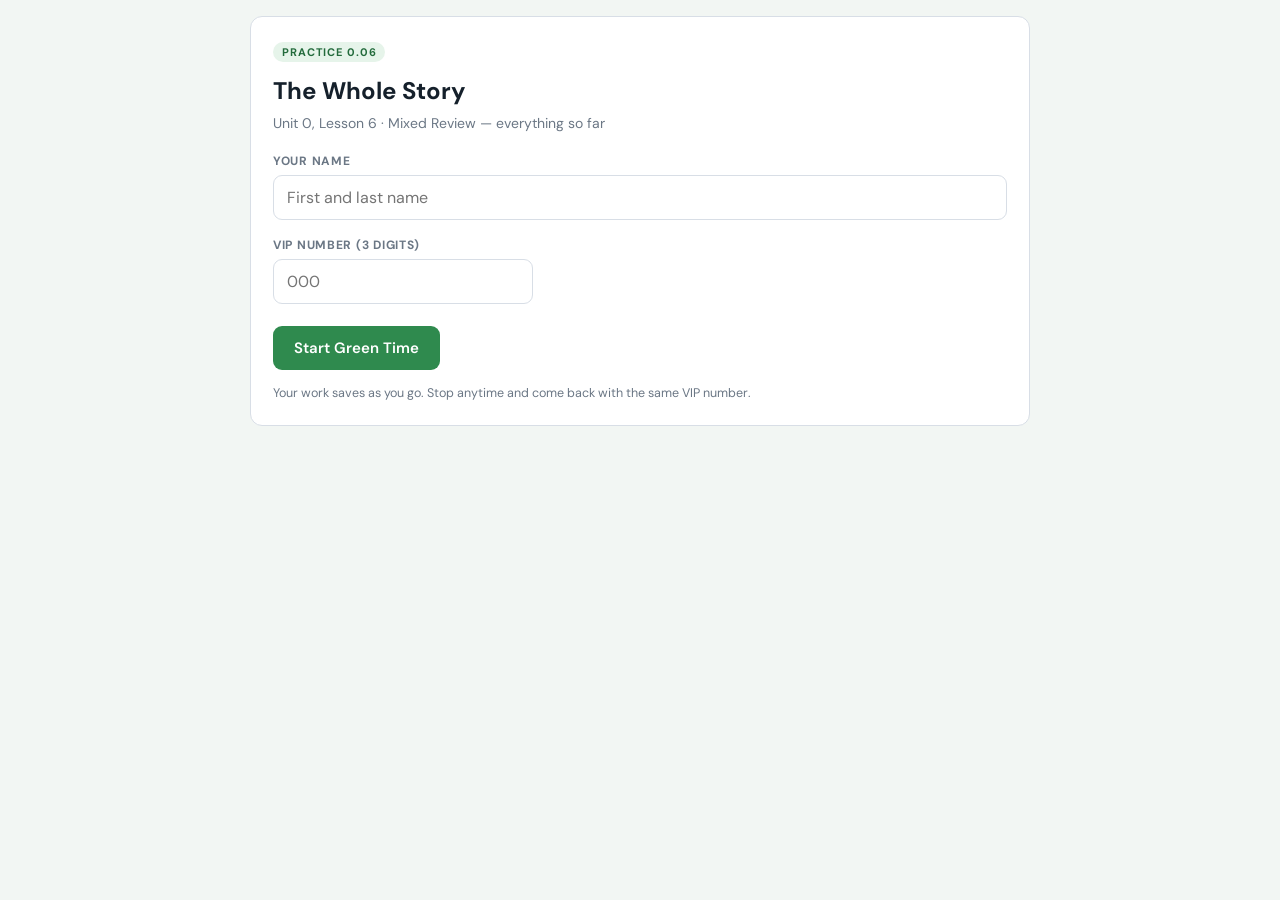
==== index.html @ 4fb052d7 "Add files via upload" ====
<!DOCTYPE html>
<html lang="en">
<head>
<meta charset="UTF-8">
<meta name="viewport" content="width=device-width, initial-scale=1">
<title>Practice 0.06 — The Whole Story</title>
<style>
  @import url('https://fonts.googleapis.com/css2?family=DM+Sans:wght@400;500;600;700&display=swap');
  :root{
    --ink:#15202b; --muted:#6b7785; --line:#d8dee6; --paper:#fff; --wash:#f2f6f3;
    --green:#2f8a4e; --green-soft:#e6f4ea; --green-deep:#236b3c;
    --blue:#2f6fd0; --blue-soft:#e8f0fc;
    --red:#c53d3d; --red-soft:#fdeceb;
    --gold:#e6a700; --gold-soft:#fff6dd;
    --violet:#6b4fbb; --violet-soft:#efeafc;
  }
  *{box-sizing:border-box;margin:0;padding:0}
  body{font-family:'DM Sans',system-ui,sans-serif;background:var(--wash);color:var(--ink);line-height:1.5;padding:16px}
  .shell{max-width:780px;margin:0 auto}
  .bar{background:var(--paper);border:1px solid var(--line);border-radius:12px;padding:12px 16px;margin-bottom:14px;display:flex;justify-content:space-between;align-items:center;gap:12px;flex-wrap:wrap}
  .who{font-size:13px;color:var(--muted)} .who b{color:var(--ink)}
  .code{font-size:11px;font-weight:700;letter-spacing:.08em;text-transform:uppercase;color:var(--green-deep);background:var(--green-soft);padding:3px 9px;border-radius:20px}
  .track{height:6px;background:var(--line);border-radius:6px;overflow:hidden;margin-top:10px;width:100%}
  .track > div{height:100%;background:var(--green);width:0;transition:width .3s}
  .card{background:var(--paper);border:1px solid var(--line);border-radius:12px;padding:22px;margin-bottom:14px}
  h1{font-size:24px;font-weight:700;margin-bottom:4px}
  h2{font-size:19px;font-weight:700;margin-bottom:10px}
  .sub{color:var(--muted);font-size:14px;margin-bottom:18px}
  .teach{background:var(--gold-soft);border-left:4px solid var(--gold);padding:12px 14px;border-radius:0 8px 8px 0;font-size:14px;margin-bottom:18px;white-space:pre-line}
  .extbanner{background:var(--violet-soft);border-left:4px solid var(--violet);padding:12px 14px;border-radius:0 8px 8px 0;font-size:14px;margin-bottom:18px}
  .q{border-top:1px solid var(--line);padding-top:16px;margin-top:16px}
  .q:first-of-type{border-top:0;padding-top:0;margin-top:0}
  .qnum{font-size:11px;font-weight:700;color:var(--muted);letter-spacing:.06em;margin-bottom:5px}
  .prompt{font-size:16px;margin-bottom:12px;white-space:pre-line}
  .choices{display:flex;flex-direction:column;gap:8px}
  .choice{border:1.5px solid var(--line);border-radius:9px;padding:11px 14px;cursor:pointer;font-size:15px;background:var(--paper);text-align:left;transition:.12s;font-family:inherit}
  .choice:hover{border-color:var(--green)}
  .choice.sel{border-color:var(--green);background:var(--green-soft);font-weight:600}
  input[type=text]{width:100%;max-width:260px;padding:11px 13px;border:1.5px solid var(--line);border-radius:9px;font-size:16px;font-family:inherit}
  input[type=text]:focus,textarea:focus{outline:none;border-color:var(--green)}
  textarea{width:100%;min-height:90px;padding:11px 13px;border:1.5px solid var(--line);border-radius:9px;font-size:15px;font-family:inherit;resize:vertical}
  .hint{font-size:12.5px;color:var(--muted);margin-top:6px}
  .keypad{display:flex;gap:6px;margin-top:8px;flex-wrap:wrap}
  .key{font-family:inherit;font-size:17px;font-weight:600;line-height:1;background:var(--green-soft);
       border:1.5px solid #bcdcc7;color:var(--green-deep);border-radius:8px;padding:7px 14px;cursor:pointer}
  .key:hover{background:#d5ecdd;border-color:var(--green)}
  .key:active{transform:translateY(1px)}
  .keylab{font-size:11.5px;color:var(--muted);align-self:center;margin-right:2px}
  .row{display:flex;gap:10px;align-items:center;flex-wrap:wrap;margin-top:22px}
  button{font-family:inherit;font-size:15px;font-weight:600;border-radius:9px;padding:11px 20px;border:1.5px solid transparent;cursor:pointer;transition:.12s}
  .primary{background:var(--green);color:#fff} .primary:hover{background:var(--green-deep)}
  .primary:disabled{background:#a9c9b5;cursor:not-allowed}
  .ghost{background:var(--paper);border-color:var(--line);color:var(--ink)} .ghost:hover{border-color:var(--muted)}
  .spacer{flex:1}
  .savenote{font-size:12.5px;color:var(--green);font-weight:600}
  .slidelist{display:flex;flex-direction:column;gap:8px;margin:16px 0}
  .chip{display:flex;align-items:center;gap:12px;border:1.5px solid var(--line);border-radius:9px;padding:11px 14px;cursor:pointer;background:var(--paper)}
  .chip:hover{border-color:var(--muted)}
  .chip .mark{font-size:18px;width:24px;text-align:center;flex-shrink:0}
  .chip .lbl{flex:1;font-size:14.5px} .chip .cnt{font-size:12px;color:var(--muted)}
  .chip.ok{background:var(--green-soft);border-color:#b7ddc4} .chip.ok .mark{color:var(--green)}
  .chip.bad{background:var(--red-soft);border-color:#f2c3c0} .chip.bad .mark{color:var(--red)}
  .chip.wait{background:var(--gold-soft);border-color:#ecd79a}
  .chip.ext{background:var(--violet-soft);border-color:#cfc2f0} .chip.ext .mark{color:var(--violet)}
  .score{font-size:44px;font-weight:700;line-height:1}
  .scorelab{font-size:13px;color:var(--muted);text-transform:uppercase;letter-spacing:.06em}
  .field{margin-bottom:16px}
  .field label{display:block;font-size:12px;font-weight:700;text-transform:uppercase;letter-spacing:.06em;color:var(--muted);margin-bottom:5px}
  .err{color:var(--red);font-size:13px;font-weight:600;margin-top:8px}
  .bigcheck{font-size:56px;text-align:center;margin-bottom:8px}
  .center{text-align:center}
  .hide{display:none}
  code.work{font-family:ui-monospace,Menlo,Consolas,monospace;background:#f4f6f8;padding:2px 5px;border-radius:4px;font-size:14px}
</style>
</head>
<body>
<div class="shell">

  <div id="startScreen" class="card">
    <span class="code" id="startCode"></span>
    <h1 style="margin-top:10px" id="startTitle"></h1>
    <p class="sub" id="startSub"></p>
    <div class="field">
      <label for="nameIn">Your name</label>
      <input type="text" id="nameIn" style="max-width:100%" placeholder="First and last name" autocomplete="off">
    </div>
    <div class="field">
      <label for="vipIn">VIP number (3 digits)</label>
      <input type="text" id="vipIn" inputmode="numeric" maxlength="3" placeholder="000" autocomplete="off">
    </div>
    <div id="resumeNote" class="teach hide"></div>
    <div id="startErr" class="err hide"></div>
    <div class="row"><button class="primary" id="startBtn">Start Green Time</button></div>
    <p class="hint" style="margin-top:14px">Your work saves as you go. Stop anytime and come back with the same VIP number.</p>
  </div>

  <div id="practiceScreen" class="hide">
    <div class="bar">
      <div class="who"><b id="barName"></b> · VIP <span id="barVip"></span></div>
      <span class="code" id="barCode"></span>
      <div class="track"><div id="progressFill"></div></div>
    </div>
    <div class="card" id="slideCard"></div>
    <div class="row" style="margin-top:0">
      <button class="ghost" id="backBtn">← Back</button>
      <button class="primary" id="nextBtn">Next →</button>
      <div class="spacer"></div>
      <span class="savenote" id="saveNote"></span>
      <button class="ghost" id="exitBtn">Save &amp; exit</button>
    </div>
  </div>

  <div id="reviewScreen" class="hide">
    <div class="card">
      <h2>How did you do?</h2>
      <p class="sub">Tap any slide to go back and fix it. Nothing is turned in until you press the button at the bottom.</p>
      <div style="display:flex;align-items:baseline;gap:10px;margin-bottom:6px">
        <span class="score" id="scoreNum"></span><span class="scorelab">correct</span>
      </div>
      <div class="slidelist" id="slideList"></div>
      <div class="teach" id="reviewNote"></div>
      <div class="row">
        <button class="ghost" id="reviewBackBtn">← Keep working</button>
        <div class="spacer"></div>
        <button class="primary" id="submitBtn">Turn in to Mr. Landy</button>
      </div>
      <div id="submitErr" class="err hide"></div>
    </div>
  </div>

  <div id="doneScreen" class="hide">
    <div class="card center">
      <div class="bigcheck">✅</div>
      <h2>Turned in!</h2>
      <p class="sub" id="doneSub"></p>
      <div class="teach" style="text-align:left" id="doneDetail"></div>
    </div>
  </div>

</div>

<script>
/* ==========================================================================
   EDIT ONLY THIS BLOCK TO MAKE A NEW PRACTICE SET.
   Add  extension: true  to a slide and it becomes a bonus slide:
   it still gets graded, but it does NOT count against the student's score.
   ========================================================================== */

const SUBMIT_URL = "https://script.google.com/macros/s/AKfycbzJxzE8FRVF7gA6vPOzcuPAqBF7y_oeBMVpifKrhJ--yGqUfGN-WADMdbX23rCjoY0P/exec"; // ← paste your Apps Script /exec URL here

// Symbol buttons shown under every typed-answer box (they aren't on a keyboard).
// Override per question with  keys:["÷","½"]  or switch them off with  keys:[]
const DEFAULT_KEYS = ["÷"];

const LESSON = {
  code: "0.06",
  title: "The Whole Story",
  subtitle: "Unit 0, Lesson 6 \u00b7 Mixed Review \u2014 everything so far",

  slides: [
    { title: "Warm-up",
      teach: "This set is MIXED. Nobody tells you which lesson a question comes from. Read carefully and decide what the question wants.",
      questions: [
        { type:"text", prompt:"Write 6 \u00f7 5 as a fraction.", accept:["6/5"] },
        { type:"text", prompt:"Write 3/8 as a division problem.", accept:["3\u00f78","3/8","3 \u00f7 8"] },
        { type:"mc", prompt:"8/8 is...", choices:["More than one","Less than one","Exactly one"], answer:2 }
      ]},

    { title: "Sharing",
      questions: [
        { type:"text", prompt:"7 friends share 4 pizzas equally. Write each share as a fraction.", accept:["4/7"] },
        { type:"text", prompt:"4 friends share 7 pizzas equally. Write each share as a fraction.", accept:["7/4"] },
        { type:"mc", prompt:"Which of those two answers is more than one whole?", choices:["4/7","7/4","Both","Neither"], answer:1 }
      ]},

    { title: "Costume change",
      teach: "Type mixed numbers like this: 3 2/5",
      questions: [
        { type:"text", prompt:"Write 19/4 as a mixed number.", accept:["4 3/4"] },
        { type:"text", prompt:"Write 3 5/6 as an improper fraction.", accept:["23/6"] },
        { type:"text", prompt:"Write 27/5 as a mixed number.", accept:["5 2/5"] }
      ]},

    { title: "Decimals",
      questions: [
        { type:"text", prompt:"Write 0.4 as a fraction in SIMPLEST form.", accept:["2/5"] },
        { type:"text", prompt:"Write 1/4 as a decimal.", accept:["0.25",".25"] },
        { type:"mc", prompt:"Which is bigger: 0.08 or 0.8?", choices:["0.08","0.8","They are equal"], answer:1 }
      ]},

    { title: "Estimate it",
      teach: "Do not divide. Compare the top to the bottom.",
      questions: [
        { type:"mc", prompt:"13/14 is closest to...", choices:["0","one half","1"], answer:2 },
        { type:"mc", prompt:"2/17 is closest to...", choices:["0","one half","1"], answer:0 },
        { type:"mc", prompt:"8/17 is closest to...", choices:["0","one half","1"], answer:1 }
      ]},

    { title: "Catch the mistake",
      questions: [
        { type:"mc", prompt:"Chanku says 5 \u00f7 8 = 8/5. What went wrong?", choices:["Nothing","He flipped it \u2014 it should be 5/8","He should have multiplied","He should have estimated"], answer:1 },
        { type:"mc", prompt:"Villegas says 11 \u00f7 3 = 3 remainder 2, so the answer is 3.2. What went wrong?", choices:["Nothing","The remainder is 2 out of 3, so it is 3 2/3","It should be 3.23","The answer is 4"], answer:1 },
        { type:"mc", prompt:"Emi says 0.3 = 3/100. What went wrong?", choices:["Nothing","One place after the point means tenths, so it is 3/10","It should be 3/1000","It should be 30/10"], answer:1 }
      ]},

    { title: "Explain it",
      questions: [
        { type:"written", prompt:"What was the HARDEST thing in this unit for you? Name it, then explain it in your own words as if you were teaching it to someone who missed that day.",
          hint:"Mr. Landy reads every one of these before writing the study guide. Be honest \u2014 this is how I know what to review." }
      ]},

    { title: "Compare and order",
      extension: true,
      questions: [
        { type:"mc", prompt:"Which is bigger: 9/4 or 2 1/4?", choices:["9/4","2 1/4","They are equal"], answer:2, hint:"Convert one before you answer." },
        { type:"mc", prompt:"Which is bigger: 0.6 or 5/8?", choices:["0.6","5/8","They are equal"], answer:1 },
        { type:"mc", prompt:"Order from LEAST to GREATEST: 1/2, 0.45, 3/5", choices:["1/2, 0.45, 3/5","0.45, 1/2, 3/5","3/5, 1/2, 0.45","0.45, 3/5, 1/2"], answer:1 },
        { type:"mc", prompt:"Which of these is the SMALLEST?", choices:["1/3","1/6","1/2","1/4"], answer:1 }
      ]},

    { title: "Word problems",
      extension: true,
      questions: [
        { type:"text", prompt:"4 friends share 15 empanadas equally. Write each share as a MIXED NUMBER.", accept:["3 3/4"] },
        { type:"mc", prompt:"38 students need buses. Each bus holds 8 students. How many buses are needed?", choices:["4","4 3/4","5","6"], answer:2 },
        { type:"text", prompt:"A rope 9 meters long is cut into 4 equal pieces. How long is each piece? Write it as a MIXED NUMBER.", accept:["2 1/4"] }
      ]},

    { title: "Last mixed set",
      extension: true,
      questions: [
        { type:"text", prompt:"Write 23/4 as a mixed number.", accept:["5 3/4"] },
        { type:"text", prompt:"Write 0.75 as a fraction in SIMPLEST form.", accept:["3/4"] },
        { type:"mc", prompt:"Estimate 11/12 as a decimal.", choices:["0.5","0.7","0.9","1.2"], answer:2 },
        { type:"text", prompt:"Write 2 1/5 as an improper fraction.", accept:["11/5"] }
      ]},

    { title: "Challenge Zone",
      extension: true,
      questions: [
        { type:"text", prompt:"Write 53/8 as a mixed number.", accept:["6 5/8"] },
        { type:"mc", prompt:"Which of these is the LARGEST?", choices:["7/8","0.85","6/7","0.9"], answer:3, hint:"Turn them all into decimals first." },
        { type:"text", prompt:"5 friends share 23 empanadas equally. Write each share as a MIXED NUMBER.", accept:["4 3/5"] }
      ]}
  ]
};

/* ==========================================================================
   ENGINE — nothing below here needs editing.
   ========================================================================== */
const el = id => document.getElementById(id);
const S = { name:"", vip:"", idx:0, answers:{}, submitted:false };
const keyFor = vip => `landy_practice_${LESSON.code}_${vip}`;

function save(){
  try{
    localStorage.setItem(keyFor(S.vip), JSON.stringify({
      name:S.name, vip:S.vip, idx:S.idx, answers:S.answers,
      submitted:S.submitted, saved:new Date().toISOString()
    }));
    flashSaved();
  }catch(e){}
}
function load(vip){
  try{ const raw = localStorage.getItem(keyFor(vip)); return raw ? JSON.parse(raw) : null; }catch(e){ return null; }
}
let flashTimer;
function flashSaved(){
  const n = el('saveNote'); if(!n) return;
  n.textContent = "Saved ✓"; clearTimeout(flashTimer);
  flashTimer = setTimeout(()=>{ n.textContent=""; }, 1600);
}

function normalize(s){
  return String(s).toLowerCase().trim()
    .replace(/,/g,"").replace(/\s+/g,"")
    .replace(/÷/g,"/").replace(/dividedby/g,"/")
    .replace(/remainder/g,"r");
}
function isCorrect(q,val){
  if(q.type === "written") return null;
  if(val === undefined || val === "" || val === null) return false;
  if(q.type === "mc") return Number(val) === q.answer;
  return q.accept.some(a => normalize(a) === normalize(val));
}
const qid = (si,qi) => `s${si}q${qi}`;

function slideStatus(si){
  const sl = LESSON.slides[si];
  let graded=0, right=0, blank=0;
  sl.questions.forEach((q,qi)=>{
    const v = S.answers[qid(si,qi)];
    if(q.type === "written"){ if(!v || !String(v).trim()) blank++; return; }
    graded++;
    if(v === undefined || v === "") blank++;
    else if(isCorrect(q,v)) right++;
  });
  return {graded,right,blank,ext:!!sl.extension};
}
function totals(){
  let g=0,r=0,eg=0,er=0;
  LESSON.slides.forEach((sl,si)=>{
    const st = slideStatus(si);
    if(sl.extension){ eg+=st.graded; er+=st.right; }
    else { g+=st.graded; r+=st.right; }
  });
  return {graded:g,right:r,extGraded:eg,extRight:er};
}

function show(which){
  ['startScreen','practiceScreen','reviewScreen','doneScreen']
    .forEach(id => el(id).classList.toggle('hide', id !== which));
  window.scrollTo(0,0);
}

el('startCode').textContent = "Practice " + LESSON.code;
el('startTitle').textContent = LESSON.title;
el('startSub').textContent = LESSON.subtitle;

el('vipIn').addEventListener('input', e=>{
  e.target.value = e.target.value.replace(/\D/g,'').slice(0,3);
  const v = e.target.value, note = el('resumeNote');
  if(v.length === 3){
    const prev = load(v);
    if(prev && !prev.submitted){
      note.innerHTML = `Welcome back, <b>${escapeHtml(prev.name)}</b> — picking up on slide ${prev.idx+1}.`;
      note.classList.remove('hide');
      if(!el('nameIn').value) el('nameIn').value = prev.name;
      return;
    }
    if(prev && prev.submitted){
      note.textContent = `This VIP already turned in Practice ${LESSON.code}. Starting again replaces it.`;
      note.classList.remove('hide'); return;
    }
  }
  note.classList.add('hide');
});

el('startBtn').onclick = ()=>{
  const name = el('nameIn').value.trim(), vip = el('vipIn').value.trim(), err = el('startErr');
  if(name.length < 2){ err.textContent="Please type your full name."; err.classList.remove('hide'); return; }
  if(vip.length !== 3){ err.textContent="Your VIP number is 3 digits."; err.classList.remove('hide'); return; }
  err.classList.add('hide');
  const prev = load(vip);
  if(prev && !prev.submitted){ S.idx = prev.idx; S.answers = prev.answers || {}; }
  S.name=name; S.vip=vip; S.submitted=false;
  el('barName').textContent=name; el('barVip').textContent=vip;
  el('barCode').textContent="Practice "+LESSON.code;
  show('practiceScreen'); renderSlide();
};

function renderSlide(){
  const si=S.idx, sl=LESSON.slides[si];
  el('progressFill').style.width = (si/LESSON.slides.length*100)+"%";
  const required = LESSON.slides.filter(s=>!s.extension).length;

  let html = `<div class="sub" style="margin-bottom:6px">Slide ${si+1} of ${LESSON.slides.length}</div>`;
  html += `<h2>${escapeHtml(sl.title)}</h2>`;
  const firstExt = LESSON.slides.findIndex(s => s.extension);
  if(sl.extension){
    html += si === firstExt
      ? `<div class="extbanner">🌟 <b>Bonus round.</b> You've finished all ${required} required slides — nice. Nothing from here counts against your score, so swing away.</div>`
      : `<div class="extbanner">🌟 <b>Still bonus.</b> Doesn't count against your score.</div>`;
  }
  if(sl.teach) html += `<div class="teach">${escapeHtml(sl.teach)}</div>`;

  sl.questions.forEach((q,qi)=>{
    const id=qid(si,qi), val=S.answers[id];
    html += `<div class="q"><div class="qnum">QUESTION ${qi+1}</div><div class="prompt">${escapeHtml(q.prompt)}</div>`;
    if(q.type==="mc"){
      html += `<div class="choices">`;
      q.choices.forEach((c,ci)=>{
        html += `<button class="choice ${String(val)===String(ci)?'sel':''}" data-q="${id}" data-c="${ci}">${escapeHtml(c)}</button>`;
      });
      html += `</div>`;
    } else if(q.type==="written"){
      html += `<textarea data-q="${id}" placeholder="Write your answer here...">${escapeHtml(val||"")}</textarea>`;
    } else {
      html += `<input type="text" data-q="${id}" value="${escapeHtml(val||"")}" placeholder="Your answer" autocomplete="off">`;
      const keys = q.keys === undefined ? DEFAULT_KEYS : q.keys;
      if(keys && keys.length){
        html += `<div class="keypad"><span class="keylab">Tap to insert:</span>`;
        keys.forEach(k => { html += `<button class="key" data-ins="${escapeHtml(k)}" data-target="${id}">${escapeHtml(k)}</button>`; });
        html += `</div>`;
      }
    }
    if(q.hint) html += `<div class="hint">💡 ${escapeHtml(q.hint)}</div>`;
    html += `</div>`;
  });
  el('slideCard').innerHTML = html;

  el('slideCard').querySelectorAll('.choice').forEach(b=>{
    b.onclick=()=>{
      S.answers[b.dataset.q]=Number(b.dataset.c);
      b.parentElement.querySelectorAll('.choice').forEach(x=>x.classList.remove('sel'));
      b.classList.add('sel'); save();
    };
  });
  el('slideCard').querySelectorAll('input[type=text], textarea').forEach(inp=>{
    inp.oninput=()=>{ S.answers[inp.dataset.q]=inp.value; };
    inp.onblur=()=>save();
  });
  el('slideCard').querySelectorAll('.key').forEach(k=>{
    k.onclick=()=>{
      const inp = el('slideCard').querySelector(`input[data-q="${k.dataset.target}"]`);
      if(!inp) return;
      const a = inp.selectionStart ?? inp.value.length;
      const b = inp.selectionEnd   ?? inp.value.length;
      inp.value = inp.value.slice(0,a) + k.dataset.ins + inp.value.slice(b);
      const pos = a + k.dataset.ins.length;
      inp.focus(); inp.setSelectionRange(pos,pos);
      S.answers[inp.dataset.q] = inp.value; save();
    };
  });

  el('backBtn').style.visibility = si===0 ? 'hidden':'visible';
  el('nextBtn').textContent = si===LESSON.slides.length-1 ? "Check my work →" : "Next →";
}

el('backBtn').onclick=()=>{ if(S.idx>0){ S.idx--; save(); renderSlide(); } };
el('nextBtn').onclick=()=>{
  save();
  if(S.idx < LESSON.slides.length-1){ S.idx++; renderSlide(); } else renderReview();
};
el('exitBtn').onclick=()=>{
  save();
  alert(`Saved, ${S.name}. Come back on this same computer and type VIP ${S.vip} to pick up where you left off.`);
};

function renderReview(){
  show('reviewScreen');
  const t = totals();
  el('scoreNum').textContent = `${t.right}/${t.graded}`;

  let list="", anyBlank=false;
  LESSON.slides.forEach((sl,si)=>{
    const st=slideStatus(si);
    let cls,mark,note;
    if(sl.extension){
      cls="ext"; mark="🌟";
      note = st.blank>0 ? "bonus — optional" : `${st.right}/${st.graded} bonus correct`;
    } else if(st.blank>0){ cls="wait"; mark="•"; note="not finished"; anyBlank=true; }
    else if(st.graded===0){ cls="wait"; mark="✎"; note="Mr. Landy grades this"; }
    else if(st.right===st.graded){ cls="ok"; mark="✓"; note=`${st.right}/${st.graded} correct`; }
    else { cls="bad"; mark="✗"; note=`${st.right}/${st.graded} correct`; }
    list += `<div class="chip ${cls}" data-go="${si}"><span class="mark">${mark}</span>
      <span class="lbl"><b>Slide ${si+1}</b> — ${escapeHtml(sl.title)}</span>
      <span class="cnt">${note}</span></div>`;
  });
  el('slideList').innerHTML=list;
  el('slideList').querySelectorAll('.chip').forEach(c=>{
    c.onclick=()=>{ S.idx=Number(c.dataset.go); show('practiceScreen'); renderSlide(); };
  });

  el('reviewNote').textContent = anyBlank
    ? "Some questions are still blank. Tap those slides and finish them before you turn in."
    : "Red slides mean something's off. Go fix them — you can change any answer before turning in.";
}
el('reviewBackBtn').onclick=()=>{ show('practiceScreen'); renderSlide(); };

el('submitBtn').onclick = async ()=>{
  const btn=el('submitBtn'); btn.disabled=true; btn.textContent="Sending...";
  const t=totals();
  const payload={
    lesson:LESSON.code, lessonTitle:LESSON.title, name:S.name, vip:S.vip,
    score:t.right, outOf:t.graded, bonusScore:t.extRight, bonusOutOf:t.extGraded,
    submittedAt:new Date().toISOString(),
    answers: LESSON.slides.flatMap((sl,si)=> sl.questions.map((q,qi)=>({
      q:`${si+1}.${qi+1}`, bonus:!!sl.extension,
      response:S.answers[qid(si,qi)] ?? "",
      correct:isCorrect(q,S.answers[qid(si,qi)])
    })))
  };
  if(SUBMIT_URL){
    try{
      await fetch(SUBMIT_URL,{method:"POST",mode:"no-cors",
        headers:{"Content-Type":"text/plain;charset=utf-8"},body:JSON.stringify(payload)});
    }catch(e){}
  }
  S.submitted=true; save();
  el('doneSub').textContent=`Nice work, ${S.name}.`;
  el('doneDetail').innerHTML =
    `<b>Practice ${LESSON.code} — ${escapeHtml(LESSON.title)}</b><br>
     VIP ${S.vip} · ${t.right} of ${t.graded} correct` +
     (t.extGraded ? ` · ${t.extRight}/${t.extGraded} bonus` : ``) +
    `<br>Turned in ${new Date().toLocaleString()}`;
  show('doneScreen');
};

function escapeHtml(s){
  return String(s ?? "").replace(/[&<>"']/g,c=>({'&':'&amp;','<':'&lt;','>':'&gt;','"':'&quot;',"'":'&#39;'}[c]));
}
</script>
</body>
</html>
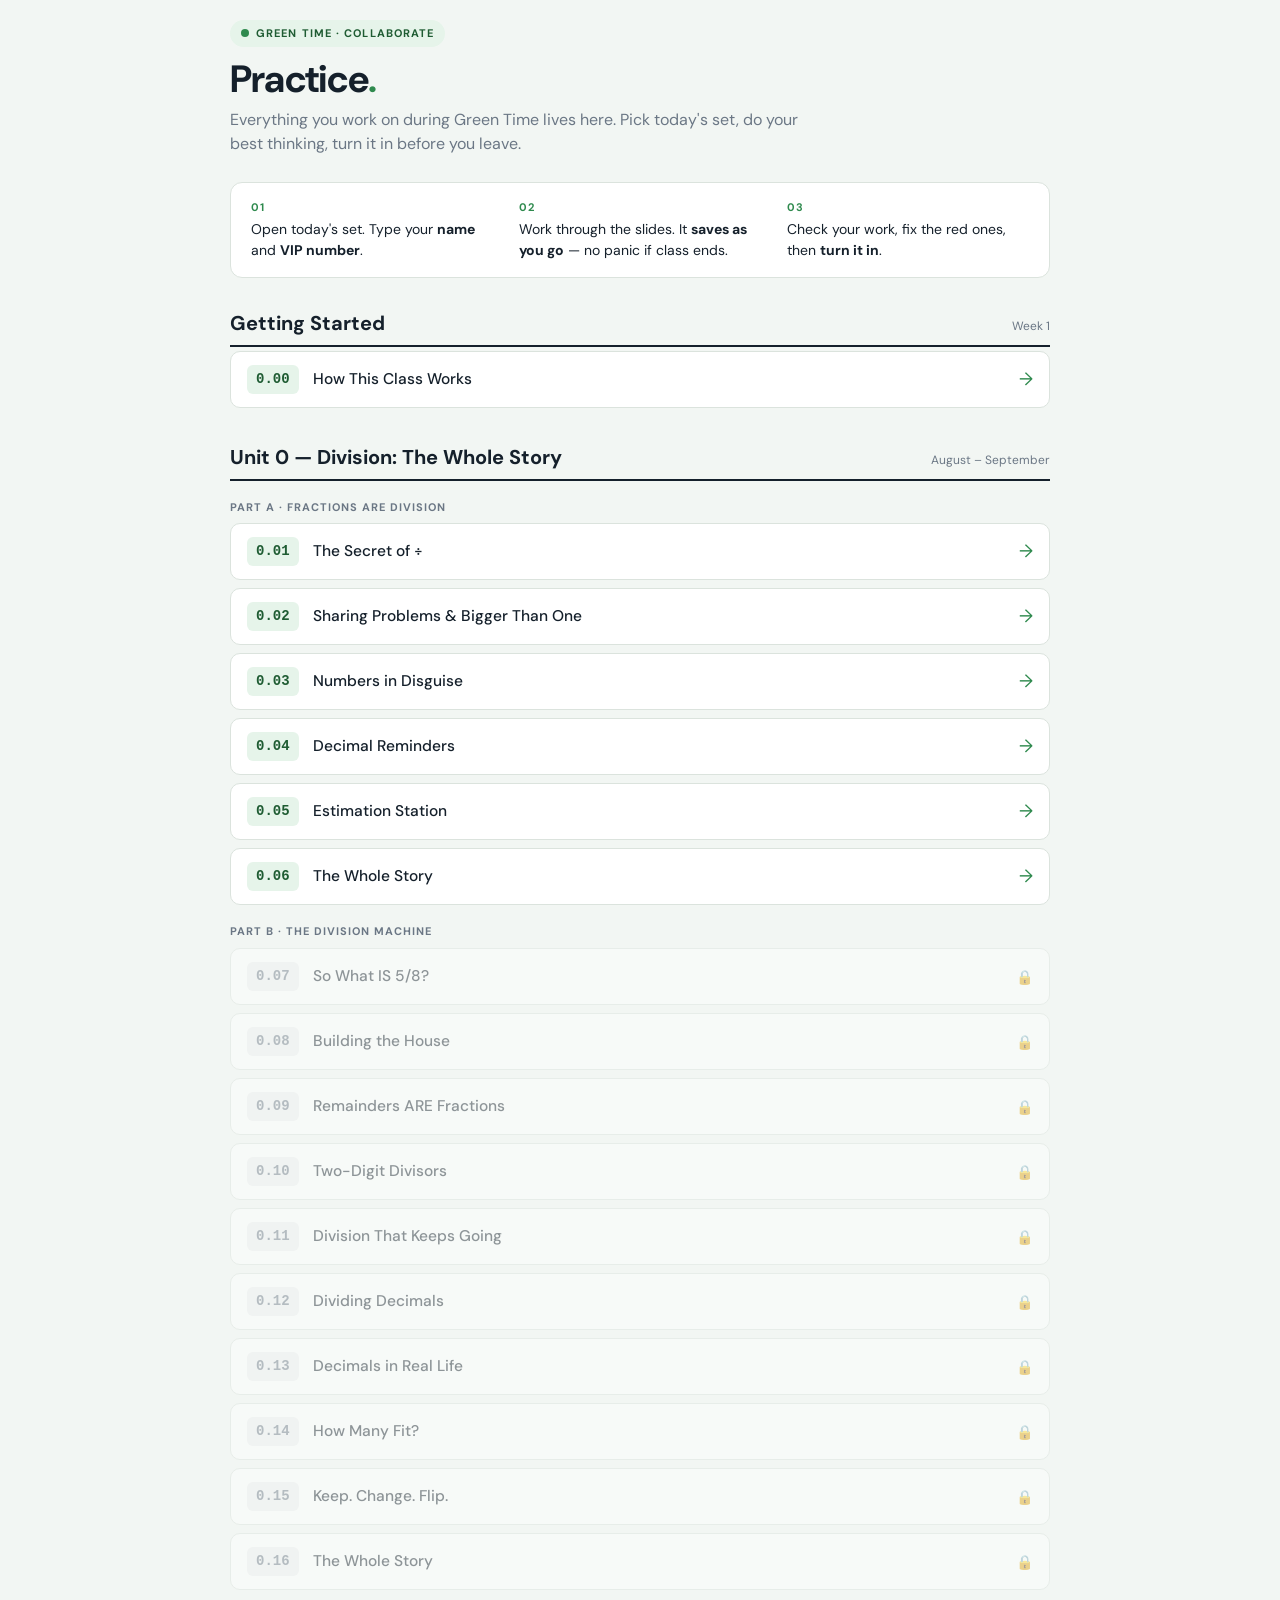
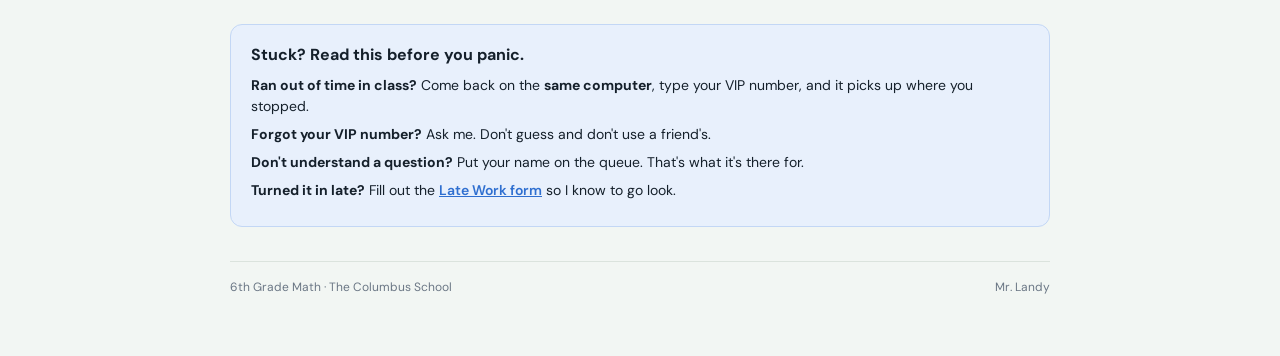
==== commit 53cd92ce: "Add files via upload" ====
--- a/index.html
+++ b/index.html
@@ -3,493 +3,121 @@
 <head>
 <meta charset="UTF-8">
 <meta name="viewport" content="width=device-width, initial-scale=1">
-<title>Practice 0.06 — The Whole Story</title>
+<title>Green Time — Mr. Landy's Math</title>
 <style>
   @import url('https://fonts.googleapis.com/css2?family=DM+Sans:wght@400;500;600;700&display=swap');
   :root{
-    --ink:#15202b; --muted:#6b7785; --line:#d8dee6; --paper:#fff; --wash:#f2f6f3;
-    --green:#2f8a4e; --green-soft:#e6f4ea; --green-deep:#236b3c;
-    --blue:#2f6fd0; --blue-soft:#e8f0fc;
-    --red:#c53d3d; --red-soft:#fdeceb;
-    --gold:#e6a700; --gold-soft:#fff6dd;
-    --violet:#6b4fbb; --violet-soft:#efeafc;
+    --ink:#15202b; --muted:#6b7785; --line:#dbe3dd; --paper:#fff; --wash:#f2f6f3;
+    --green:#2f8a4e; --green-soft:#e6f4ea; --green-deep:#1f5c33;
+    --blue:#2f6fd0; --blue-soft:#e8f0fc; --red:#c53d3d; --gold:#e6a700;
   }
   *{box-sizing:border-box;margin:0;padding:0}
-  body{font-family:'DM Sans',system-ui,sans-serif;background:var(--wash);color:var(--ink);line-height:1.5;padding:16px}
-  .shell{max-width:780px;margin:0 auto}
-  .bar{background:var(--paper);border:1px solid var(--line);border-radius:12px;padding:12px 16px;margin-bottom:14px;display:flex;justify-content:space-between;align-items:center;gap:12px;flex-wrap:wrap}
-  .who{font-size:13px;color:var(--muted)} .who b{color:var(--ink)}
-  .code{font-size:11px;font-weight:700;letter-spacing:.08em;text-transform:uppercase;color:var(--green-deep);background:var(--green-soft);padding:3px 9px;border-radius:20px}
-  .track{height:6px;background:var(--line);border-radius:6px;overflow:hidden;margin-top:10px;width:100%}
-  .track > div{height:100%;background:var(--green);width:0;transition:width .3s}
-  .card{background:var(--paper);border:1px solid var(--line);border-radius:12px;padding:22px;margin-bottom:14px}
-  h1{font-size:24px;font-weight:700;margin-bottom:4px}
-  h2{font-size:19px;font-weight:700;margin-bottom:10px}
-  .sub{color:var(--muted);font-size:14px;margin-bottom:18px}
-  .teach{background:var(--gold-soft);border-left:4px solid var(--gold);padding:12px 14px;border-radius:0 8px 8px 0;font-size:14px;margin-bottom:18px;white-space:pre-line}
-  .extbanner{background:var(--violet-soft);border-left:4px solid var(--violet);padding:12px 14px;border-radius:0 8px 8px 0;font-size:14px;margin-bottom:18px}
-  .q{border-top:1px solid var(--line);padding-top:16px;margin-top:16px}
-  .q:first-of-type{border-top:0;padding-top:0;margin-top:0}
-  .qnum{font-size:11px;font-weight:700;color:var(--muted);letter-spacing:.06em;margin-bottom:5px}
-  .prompt{font-size:16px;margin-bottom:12px;white-space:pre-line}
-  .choices{display:flex;flex-direction:column;gap:8px}
-  .choice{border:1.5px solid var(--line);border-radius:9px;padding:11px 14px;cursor:pointer;font-size:15px;background:var(--paper);text-align:left;transition:.12s;font-family:inherit}
-  .choice:hover{border-color:var(--green)}
-  .choice.sel{border-color:var(--green);background:var(--green-soft);font-weight:600}
-  input[type=text]{width:100%;max-width:260px;padding:11px 13px;border:1.5px solid var(--line);border-radius:9px;font-size:16px;font-family:inherit}
-  input[type=text]:focus,textarea:focus{outline:none;border-color:var(--green)}
-  textarea{width:100%;min-height:90px;padding:11px 13px;border:1.5px solid var(--line);border-radius:9px;font-size:15px;font-family:inherit;resize:vertical}
-  .hint{font-size:12.5px;color:var(--muted);margin-top:6px}
-  .keypad{display:flex;gap:6px;margin-top:8px;flex-wrap:wrap}
-  .key{font-family:inherit;font-size:17px;font-weight:600;line-height:1;background:var(--green-soft);
-       border:1.5px solid #bcdcc7;color:var(--green-deep);border-radius:8px;padding:7px 14px;cursor:pointer}
-  .key:hover{background:#d5ecdd;border-color:var(--green)}
-  .key:active{transform:translateY(1px)}
-  .keylab{font-size:11.5px;color:var(--muted);align-self:center;margin-right:2px}
-  .row{display:flex;gap:10px;align-items:center;flex-wrap:wrap;margin-top:22px}
-  button{font-family:inherit;font-size:15px;font-weight:600;border-radius:9px;padding:11px 20px;border:1.5px solid transparent;cursor:pointer;transition:.12s}
-  .primary{background:var(--green);color:#fff} .primary:hover{background:var(--green-deep)}
-  .primary:disabled{background:#a9c9b5;cursor:not-allowed}
-  .ghost{background:var(--paper);border-color:var(--line);color:var(--ink)} .ghost:hover{border-color:var(--muted)}
-  .spacer{flex:1}
-  .savenote{font-size:12.5px;color:var(--green);font-weight:600}
-  .slidelist{display:flex;flex-direction:column;gap:8px;margin:16px 0}
-  .chip{display:flex;align-items:center;gap:12px;border:1.5px solid var(--line);border-radius:9px;padding:11px 14px;cursor:pointer;background:var(--paper)}
-  .chip:hover{border-color:var(--muted)}
-  .chip .mark{font-size:18px;width:24px;text-align:center;flex-shrink:0}
-  .chip .lbl{flex:1;font-size:14.5px} .chip .cnt{font-size:12px;color:var(--muted)}
-  .chip.ok{background:var(--green-soft);border-color:#b7ddc4} .chip.ok .mark{color:var(--green)}
-  .chip.bad{background:var(--red-soft);border-color:#f2c3c0} .chip.bad .mark{color:var(--red)}
-  .chip.wait{background:var(--gold-soft);border-color:#ecd79a}
-  .chip.ext{background:var(--violet-soft);border-color:#cfc2f0} .chip.ext .mark{color:var(--violet)}
-  .score{font-size:44px;font-weight:700;line-height:1}
-  .scorelab{font-size:13px;color:var(--muted);text-transform:uppercase;letter-spacing:.06em}
-  .field{margin-bottom:16px}
-  .field label{display:block;font-size:12px;font-weight:700;text-transform:uppercase;letter-spacing:.06em;color:var(--muted);margin-bottom:5px}
-  .err{color:var(--red);font-size:13px;font-weight:600;margin-top:8px}
-  .bigcheck{font-size:56px;text-align:center;margin-bottom:8px}
-  .center{text-align:center}
-  .hide{display:none}
-  code.work{font-family:ui-monospace,Menlo,Consolas,monospace;background:#f4f6f8;padding:2px 5px;border-radius:4px;font-size:14px}
+  body{font-family:'DM Sans',system-ui,sans-serif;background:var(--wash);color:var(--ink);line-height:1.5;padding:20px 16px 60px}
+  .shell{max-width:820px;margin:0 auto}
+
+  header{margin-bottom:26px}
+  .eyebrow{display:inline-flex;align-items:center;gap:7px;font-size:11px;font-weight:700;letter-spacing:.1em;text-transform:uppercase;color:var(--green-deep);background:var(--green-soft);padding:5px 11px;border-radius:20px;margin-bottom:12px}
+  .dot{width:8px;height:8px;border-radius:50%;background:var(--green)}
+  h1{font-size:38px;font-weight:700;line-height:1.1;letter-spacing:-.02em}
+  h1 .light{color:var(--green)}
+  .lede{font-size:16px;color:var(--muted);margin-top:8px;max-width:52ch}
+
+  .howto{background:var(--paper);border:1px solid var(--line);border-radius:12px;padding:16px 20px;margin:22px 0 30px;display:flex;gap:26px;flex-wrap:wrap}
+  .howto .step{flex:1;min-width:180px}
+  .howto .n{font-size:11px;font-weight:700;color:var(--green);letter-spacing:.08em;margin-bottom:3px}
+  .howto .t{font-size:14px}
+  .howto .t b{font-weight:700}
+
+  .unit{margin-bottom:34px}
+  .unithead{display:flex;align-items:baseline;gap:10px;border-bottom:2px solid var(--ink);padding-bottom:7px;margin-bottom:4px}
+  .unithead h2{font-size:20px;font-weight:700}
+  .unithead .meta{font-size:12px;color:var(--muted);margin-left:auto}
+  .partlabel{font-size:11px;font-weight:700;letter-spacing:.09em;text-transform:uppercase;color:var(--muted);margin:18px 0 8px}
+
+  .set{display:flex;align-items:center;gap:14px;background:var(--paper);border:1px solid var(--line);border-radius:10px;padding:13px 16px;margin-bottom:8px;text-decoration:none;color:inherit;transition:.14s}
+  .set:hover{border-color:var(--green);transform:translateX(3px)}
+  .set .code{font-family:ui-monospace,Menlo,Consolas,monospace;font-size:14px;font-weight:600;color:var(--green-deep);background:var(--green-soft);padding:4px 9px;border-radius:6px;flex-shrink:0}
+  .set .title{flex:1;font-size:15.5px;font-weight:500}
+  .set .arrow{color:var(--green);font-size:18px;flex-shrink:0}
+  .set.locked{opacity:.45;pointer-events:none}
+  .set.locked .code{background:#eef0f1;color:var(--muted)}
+  .set.locked .arrow{color:var(--muted)}
+  .set.locked .arrow::before{content:"🔒";font-size:14px}
+
+  .help{background:var(--blue-soft);border:1px solid #c3d7f5;border-radius:12px;padding:18px 20px;margin-top:34px}
+  .help h3{font-size:16px;font-weight:700;margin-bottom:8px}
+  .help p{font-size:14px;margin-bottom:7px}
+  .help a{color:var(--blue);font-weight:600}
+
+  footer{margin-top:34px;padding-top:16px;border-top:1px solid var(--line);font-size:12px;color:var(--muted);display:flex;justify-content:space-between;flex-wrap:wrap;gap:8px}
+
+  @media (max-width:520px){ h1{font-size:30px} .howto{gap:16px} }
 </style>
 </head>
 <body>
 <div class="shell">
 
-  <div id="startScreen" class="card">
-    <span class="code" id="startCode"></span>
-    <h1 style="margin-top:10px" id="startTitle"></h1>
-    <p class="sub" id="startSub"></p>
-    <div class="field">
-      <label for="nameIn">Your name</label>
-      <input type="text" id="nameIn" style="max-width:100%" placeholder="First and last name" autocomplete="off">
-    </div>
-    <div class="field">
-      <label for="vipIn">VIP number (3 digits)</label>
-      <input type="text" id="vipIn" inputmode="numeric" maxlength="3" placeholder="000" autocomplete="off">
-    </div>
-    <div id="resumeNote" class="teach hide"></div>
-    <div id="startErr" class="err hide"></div>
-    <div class="row"><button class="primary" id="startBtn">Start Green Time</button></div>
-    <p class="hint" style="margin-top:14px">Your work saves as you go. Stop anytime and come back with the same VIP number.</p>
+  <header>
+    <span class="eyebrow"><span class="dot"></span> Green Time · Collaborate</span>
+    <h1>Practice<span class="light">.</span></h1>
+    <p class="lede">Everything you work on during Green Time lives here. Pick today's set, do your best thinking, turn it in before you leave.</p>
+  </header>
+
+  <div class="howto">
+    <div class="step"><div class="n">01</div><div class="t">Open today's set. Type your <b>name</b> and <b>VIP number</b>.</div></div>
+    <div class="step"><div class="n">02</div><div class="t">Work through the slides. It <b>saves as you go</b> — no panic if class ends.</div></div>
+    <div class="step"><div class="n">03</div><div class="t">Check your work, fix the red ones, then <b>turn it in</b>.</div></div>
   </div>
 
-  <div id="practiceScreen" class="hide">
-    <div class="bar">
-      <div class="who"><b id="barName"></b> · VIP <span id="barVip"></span></div>
-      <span class="code" id="barCode"></span>
-      <div class="track"><div id="progressFill"></div></div>
+  <section class="unit">
+    <div class="unithead">
+      <h2>Getting Started</h2>
+      <span class="meta">Week 1</span>
     </div>
-    <div class="card" id="slideCard"></div>
-    <div class="row" style="margin-top:0">
-      <button class="ghost" id="backBtn">← Back</button>
-      <button class="primary" id="nextBtn">Next →</button>
-      <div class="spacer"></div>
-      <span class="savenote" id="saveNote"></span>
-      <button class="ghost" id="exitBtn">Save &amp; exit</button>
+    <a class="set" href="0-00.html"><span class="code">0.00</span><span class="title">How This Class Works</span><span class="arrow">→</span></a>
+  </section>
+
+  <!-- =================== UNIT 0 =================== -->
+  <section class="unit">
+    <div class="unithead">
+      <h2>Unit 0 — Division: The Whole Story</h2>
+      <span class="meta">August – September</span>
     </div>
+
+    <div class="partlabel">Part A · Fractions ARE Division</div>
+    <a class="set" href="0-01.html"><span class="code">0.01</span><span class="title">The Secret of ÷</span><span class="arrow">→</span></a>
+    <a class="set" href="0-02.html"><span class="code">0.02</span><span class="title">Sharing Problems &amp; Bigger Than One</span><span class="arrow">→</span></a>
+    <a class="set" href="0-03.html"><span class="code">0.03</span><span class="title">Numbers in Disguise</span><span class="arrow">→</span></a>
+    <a class="set" href="0-04.html"><span class="code">0.04</span><span class="title">Decimal Reminders</span><span class="arrow">→</span></a>
+    <a class="set" href="0-05.html"><span class="code">0.05</span><span class="title">Estimation Station</span><span class="arrow">→</span></a>
+    <a class="set" href="0-06.html"><span class="code">0.06</span><span class="title">The Whole Story</span><span class="arrow">→</span></a>
+
+    <div class="partlabel">Part B · The Division Machine</div>
+    <a class="set locked"><span class="code">0.07</span><span class="title">So What IS 5/8?</span><span class="arrow"></span></a>
+    <a class="set locked"><span class="code">0.08</span><span class="title">Building the House</span><span class="arrow"></span></a>
+    <a class="set locked"><span class="code">0.09</span><span class="title">Remainders ARE Fractions</span><span class="arrow"></span></a>
+    <a class="set locked"><span class="code">0.10</span><span class="title">Two-Digit Divisors</span><span class="arrow"></span></a>
+    <a class="set locked"><span class="code">0.11</span><span class="title">Division That Keeps Going</span><span class="arrow"></span></a>
+    <a class="set locked"><span class="code">0.12</span><span class="title">Dividing Decimals</span><span class="arrow"></span></a>
+    <a class="set locked"><span class="code">0.13</span><span class="title">Decimals in Real Life</span><span class="arrow"></span></a>
+    <a class="set locked"><span class="code">0.14</span><span class="title">How Many Fit?</span><span class="arrow"></span></a>
+    <a class="set locked"><span class="code">0.15</span><span class="title">Keep. Change. Flip.</span><span class="arrow"></span></a>
+    <a class="set locked"><span class="code">0.16</span><span class="title">The Whole Story</span><span class="arrow"></span></a>
+  </section>
+
+  <div class="help">
+    <h3>Stuck? Read this before you panic.</h3>
+    <p><b>Ran out of time in class?</b> Come back on the <b>same computer</b>, type your VIP number, and it picks up where you stopped.</p>
+    <p><b>Forgot your VIP number?</b> Ask me. Don't guess and don't use a friend's.</p>
+    <p><b>Don't understand a question?</b> Put your name on the queue. That's what it's there for.</p>
+    <p><b>Turned it in late?</b> Fill out the <a href="https://bit.ly/44Sxkkb">Late Work form</a> so I know to go look.</p>
   </div>
 
-  <div id="reviewScreen" class="hide">
-    <div class="card">
-      <h2>How did you do?</h2>
-      <p class="sub">Tap any slide to go back and fix it. Nothing is turned in until you press the button at the bottom.</p>
-      <div style="display:flex;align-items:baseline;gap:10px;margin-bottom:6px">
-        <span class="score" id="scoreNum"></span><span class="scorelab">correct</span>
-      </div>
-      <div class="slidelist" id="slideList"></div>
-      <div class="teach" id="reviewNote"></div>
-      <div class="row">
-        <button class="ghost" id="reviewBackBtn">← Keep working</button>
-        <div class="spacer"></div>
-        <button class="primary" id="submitBtn">Turn in to Mr. Landy</button>
-      </div>
-      <div id="submitErr" class="err hide"></div>
-    </div>
-  </div>
-
-  <div id="doneScreen" class="hide">
-    <div class="card center">
-      <div class="bigcheck">✅</div>
-      <h2>Turned in!</h2>
-      <p class="sub" id="doneSub"></p>
-      <div class="teach" style="text-align:left" id="doneDetail"></div>
-    </div>
-  </div>
+  <footer>
+    <span>6th Grade Math · The Columbus School</span>
+    <span>Mr. Landy</span>
+  </footer>
 
 </div>
-
-<script>
-/* ==========================================================================
-   EDIT ONLY THIS BLOCK TO MAKE A NEW PRACTICE SET.
-   Add  extension: true  to a slide and it becomes a bonus slide:
-   it still gets graded, but it does NOT count against the student's score.
-   ========================================================================== */
-
-const SUBMIT_URL = "https://script.google.com/macros/s/AKfycbzJxzE8FRVF7gA6vPOzcuPAqBF7y_oeBMVpifKrhJ--yGqUfGN-WADMdbX23rCjoY0P/exec"; // ← paste your Apps Script /exec URL here
-
-// Symbol buttons shown under every typed-answer box (they aren't on a keyboard).
-// Override per question with  keys:["÷","½"]  or switch them off with  keys:[]
-const DEFAULT_KEYS = ["÷"];
-
-const LESSON = {
-  code: "0.06",
-  title: "The Whole Story",
-  subtitle: "Unit 0, Lesson 6 \u00b7 Mixed Review \u2014 everything so far",
-
-  slides: [
-    { title: "Warm-up",
-      teach: "This set is MIXED. Nobody tells you which lesson a question comes from. Read carefully and decide what the question wants.",
-      questions: [
-        { type:"text", prompt:"Write 6 \u00f7 5 as a fraction.", accept:["6/5"] },
-        { type:"text", prompt:"Write 3/8 as a division problem.", accept:["3\u00f78","3/8","3 \u00f7 8"] },
-        { type:"mc", prompt:"8/8 is...", choices:["More than one","Less than one","Exactly one"], answer:2 }
-      ]},
-
-    { title: "Sharing",
-      questions: [
-        { type:"text", prompt:"7 friends share 4 pizzas equally. Write each share as a fraction.", accept:["4/7"] },
-        { type:"text", prompt:"4 friends share 7 pizzas equally. Write each share as a fraction.", accept:["7/4"] },
-        { type:"mc", prompt:"Which of those two answers is more than one whole?", choices:["4/7","7/4","Both","Neither"], answer:1 }
-      ]},
-
-    { title: "Costume change",
-      teach: "Type mixed numbers like this: 3 2/5",
-      questions: [
-        { type:"text", prompt:"Write 19/4 as a mixed number.", accept:["4 3/4"] },
-        { type:"text", prompt:"Write 3 5/6 as an improper fraction.", accept:["23/6"] },
-        { type:"text", prompt:"Write 27/5 as a mixed number.", accept:["5 2/5"] }
-      ]},
-
-    { title: "Decimals",
-      questions: [
-        { type:"text", prompt:"Write 0.4 as a fraction in SIMPLEST form.", accept:["2/5"] },
-        { type:"text", prompt:"Write 1/4 as a decimal.", accept:["0.25",".25"] },
-        { type:"mc", prompt:"Which is bigger: 0.08 or 0.8?", choices:["0.08","0.8","They are equal"], answer:1 }
-      ]},
-
-    { title: "Estimate it",
-      teach: "Do not divide. Compare the top to the bottom.",
-      questions: [
-        { type:"mc", prompt:"13/14 is closest to...", choices:["0","one half","1"], answer:2 },
-        { type:"mc", prompt:"2/17 is closest to...", choices:["0","one half","1"], answer:0 },
-        { type:"mc", prompt:"8/17 is closest to...", choices:["0","one half","1"], answer:1 }
-      ]},
-
-    { title: "Catch the mistake",
-      questions: [
-        { type:"mc", prompt:"Chanku says 5 \u00f7 8 = 8/5. What went wrong?", choices:["Nothing","He flipped it \u2014 it should be 5/8","He should have multiplied","He should have estimated"], answer:1 },
-        { type:"mc", prompt:"Villegas says 11 \u00f7 3 = 3 remainder 2, so the answer is 3.2. What went wrong?", choices:["Nothing","The remainder is 2 out of 3, so it is 3 2/3","It should be 3.23","The answer is 4"], answer:1 },
-        { type:"mc", prompt:"Emi says 0.3 = 3/100. What went wrong?", choices:["Nothing","One place after the point means tenths, so it is 3/10","It should be 3/1000","It should be 30/10"], answer:1 }
-      ]},
-
-    { title: "Explain it",
-      questions: [
-        { type:"written", prompt:"What was the HARDEST thing in this unit for you? Name it, then explain it in your own words as if you were teaching it to someone who missed that day.",
-          hint:"Mr. Landy reads every one of these before writing the study guide. Be honest \u2014 this is how I know what to review." }
-      ]},
-
-    { title: "Compare and order",
-      extension: true,
-      questions: [
-        { type:"mc", prompt:"Which is bigger: 9/4 or 2 1/4?", choices:["9/4","2 1/4","They are equal"], answer:2, hint:"Convert one before you answer." },
-        { type:"mc", prompt:"Which is bigger: 0.6 or 5/8?", choices:["0.6","5/8","They are equal"], answer:1 },
-        { type:"mc", prompt:"Order from LEAST to GREATEST: 1/2, 0.45, 3/5", choices:["1/2, 0.45, 3/5","0.45, 1/2, 3/5","3/5, 1/2, 0.45","0.45, 3/5, 1/2"], answer:1 },
-        { type:"mc", prompt:"Which of these is the SMALLEST?", choices:["1/3","1/6","1/2","1/4"], answer:1 }
-      ]},
-
-    { title: "Word problems",
-      extension: true,
-      questions: [
-        { type:"text", prompt:"4 friends share 15 empanadas equally. Write each share as a MIXED NUMBER.", accept:["3 3/4"] },
-        { type:"mc", prompt:"38 students need buses. Each bus holds 8 students. How many buses are needed?", choices:["4","4 3/4","5","6"], answer:2 },
-        { type:"text", prompt:"A rope 9 meters long is cut into 4 equal pieces. How long is each piece? Write it as a MIXED NUMBER.", accept:["2 1/4"] }
-      ]},
-
-    { title: "Last mixed set",
-      extension: true,
-      questions: [
-        { type:"text", prompt:"Write 23/4 as a mixed number.", accept:["5 3/4"] },
-        { type:"text", prompt:"Write 0.75 as a fraction in SIMPLEST form.", accept:["3/4"] },
-        { type:"mc", prompt:"Estimate 11/12 as a decimal.", choices:["0.5","0.7","0.9","1.2"], answer:2 },
-        { type:"text", prompt:"Write 2 1/5 as an improper fraction.", accept:["11/5"] }
-      ]},
-
-    { title: "Challenge Zone",
-      extension: true,
-      questions: [
-        { type:"text", prompt:"Write 53/8 as a mixed number.", accept:["6 5/8"] },
-        { type:"mc", prompt:"Which of these is the LARGEST?", choices:["7/8","0.85","6/7","0.9"], answer:3, hint:"Turn them all into decimals first." },
-        { type:"text", prompt:"5 friends share 23 empanadas equally. Write each share as a MIXED NUMBER.", accept:["4 3/5"] }
-      ]}
-  ]
-};
-
-/* ==========================================================================
-   ENGINE — nothing below here needs editing.
-   ========================================================================== */
-const el = id => document.getElementById(id);
-const S = { name:"", vip:"", idx:0, answers:{}, submitted:false };
-const keyFor = vip => `landy_practice_${LESSON.code}_${vip}`;
-
-function save(){
-  try{
-    localStorage.setItem(keyFor(S.vip), JSON.stringify({
-      name:S.name, vip:S.vip, idx:S.idx, answers:S.answers,
-      submitted:S.submitted, saved:new Date().toISOString()
-    }));
-    flashSaved();
-  }catch(e){}
-}
-function load(vip){
-  try{ const raw = localStorage.getItem(keyFor(vip)); return raw ? JSON.parse(raw) : null; }catch(e){ return null; }
-}
-let flashTimer;
-function flashSaved(){
-  const n = el('saveNote'); if(!n) return;
-  n.textContent = "Saved ✓"; clearTimeout(flashTimer);
-  flashTimer = setTimeout(()=>{ n.textContent=""; }, 1600);
-}
-
-function normalize(s){
-  return String(s).toLowerCase().trim()
-    .replace(/,/g,"").replace(/\s+/g,"")
-    .replace(/÷/g,"/").replace(/dividedby/g,"/")
-    .replace(/remainder/g,"r");
-}
-function isCorrect(q,val){
-  if(q.type === "written") return null;
-  if(val === undefined || val === "" || val === null) return false;
-  if(q.type === "mc") return Number(val) === q.answer;
-  return q.accept.some(a => normalize(a) === normalize(val));
-}
-const qid = (si,qi) => `s${si}q${qi}`;
-
-function slideStatus(si){
-  const sl = LESSON.slides[si];
-  let graded=0, right=0, blank=0;
-  sl.questions.forEach((q,qi)=>{
-    const v = S.answers[qid(si,qi)];
-    if(q.type === "written"){ if(!v || !String(v).trim()) blank++; return; }
-    graded++;
-    if(v === undefined || v === "") blank++;
-    else if(isCorrect(q,v)) right++;
-  });
-  return {graded,right,blank,ext:!!sl.extension};
-}
-function totals(){
-  let g=0,r=0,eg=0,er=0;
-  LESSON.slides.forEach((sl,si)=>{
-    const st = slideStatus(si);
-    if(sl.extension){ eg+=st.graded; er+=st.right; }
-    else { g+=st.graded; r+=st.right; }
-  });
-  return {graded:g,right:r,extGraded:eg,extRight:er};
-}
-
-function show(which){
-  ['startScreen','practiceScreen','reviewScreen','doneScreen']
-    .forEach(id => el(id).classList.toggle('hide', id !== which));
-  window.scrollTo(0,0);
-}
-
-el('startCode').textContent = "Practice " + LESSON.code;
-el('startTitle').textContent = LESSON.title;
-el('startSub').textContent = LESSON.subtitle;
-
-el('vipIn').addEventListener('input', e=>{
-  e.target.value = e.target.value.replace(/\D/g,'').slice(0,3);
-  const v = e.target.value, note = el('resumeNote');
-  if(v.length === 3){
-    const prev = load(v);
-    if(prev && !prev.submitted){
-      note.innerHTML = `Welcome back, <b>${escapeHtml(prev.name)}</b> — picking up on slide ${prev.idx+1}.`;
-      note.classList.remove('hide');
-      if(!el('nameIn').value) el('nameIn').value = prev.name;
-      return;
-    }
-    if(prev && prev.submitted){
-      note.textContent = `This VIP already turned in Practice ${LESSON.code}. Starting again replaces it.`;
-      note.classList.remove('hide'); return;
-    }
-  }
-  note.classList.add('hide');
-});
-
-el('startBtn').onclick = ()=>{
-  const name = el('nameIn').value.trim(), vip = el('vipIn').value.trim(), err = el('startErr');
-  if(name.length < 2){ err.textContent="Please type your full name."; err.classList.remove('hide'); return; }
-  if(vip.length !== 3){ err.textContent="Your VIP number is 3 digits."; err.classList.remove('hide'); return; }
-  err.classList.add('hide');
-  const prev = load(vip);
-  if(prev && !prev.submitted){ S.idx = prev.idx; S.answers = prev.answers || {}; }
-  S.name=name; S.vip=vip; S.submitted=false;
-  el('barName').textContent=name; el('barVip').textContent=vip;
-  el('barCode').textContent="Practice "+LESSON.code;
-  show('practiceScreen'); renderSlide();
-};
-
-function renderSlide(){
-  const si=S.idx, sl=LESSON.slides[si];
-  el('progressFill').style.width = (si/LESSON.slides.length*100)+"%";
-  const required = LESSON.slides.filter(s=>!s.extension).length;
-
-  let html = `<div class="sub" style="margin-bottom:6px">Slide ${si+1} of ${LESSON.slides.length}</div>`;
-  html += `<h2>${escapeHtml(sl.title)}</h2>`;
-  const firstExt = LESSON.slides.findIndex(s => s.extension);
-  if(sl.extension){
-    html += si === firstExt
-      ? `<div class="extbanner">🌟 <b>Bonus round.</b> You've finished all ${required} required slides — nice. Nothing from here counts against your score, so swing away.</div>`
-      : `<div class="extbanner">🌟 <b>Still bonus.</b> Doesn't count against your score.</div>`;
-  }
-  if(sl.teach) html += `<div class="teach">${escapeHtml(sl.teach)}</div>`;
-
-  sl.questions.forEach((q,qi)=>{
-    const id=qid(si,qi), val=S.answers[id];
-    html += `<div class="q"><div class="qnum">QUESTION ${qi+1}</div><div class="prompt">${escapeHtml(q.prompt)}</div>`;
-    if(q.type==="mc"){
-      html += `<div class="choices">`;
-      q.choices.forEach((c,ci)=>{
-        html += `<button class="choice ${String(val)===String(ci)?'sel':''}" data-q="${id}" data-c="${ci}">${escapeHtml(c)}</button>`;
-      });
-      html += `</div>`;
-    } else if(q.type==="written"){
-      html += `<textarea data-q="${id}" placeholder="Write your answer here...">${escapeHtml(val||"")}</textarea>`;
-    } else {
-      html += `<input type="text" data-q="${id}" value="${escapeHtml(val||"")}" placeholder="Your answer" autocomplete="off">`;
-      const keys = q.keys === undefined ? DEFAULT_KEYS : q.keys;
-      if(keys && keys.length){
-        html += `<div class="keypad"><span class="keylab">Tap to insert:</span>`;
-        keys.forEach(k => { html += `<button class="key" data-ins="${escapeHtml(k)}" data-target="${id}">${escapeHtml(k)}</button>`; });
-        html += `</div>`;
-      }
-    }
-    if(q.hint) html += `<div class="hint">💡 ${escapeHtml(q.hint)}</div>`;
-    html += `</div>`;
-  });
-  el('slideCard').innerHTML = html;
-
-  el('slideCard').querySelectorAll('.choice').forEach(b=>{
-    b.onclick=()=>{
-      S.answers[b.dataset.q]=Number(b.dataset.c);
-      b.parentElement.querySelectorAll('.choice').forEach(x=>x.classList.remove('sel'));
-      b.classList.add('sel'); save();
-    };
-  });
-  el('slideCard').querySelectorAll('input[type=text], textarea').forEach(inp=>{
-    inp.oninput=()=>{ S.answers[inp.dataset.q]=inp.value; };
-    inp.onblur=()=>save();
-  });
-  el('slideCard').querySelectorAll('.key').forEach(k=>{
-    k.onclick=()=>{
-      const inp = el('slideCard').querySelector(`input[data-q="${k.dataset.target}"]`);
-      if(!inp) return;
-      const a = inp.selectionStart ?? inp.value.length;
-      const b = inp.selectionEnd   ?? inp.value.length;
-      inp.value = inp.value.slice(0,a) + k.dataset.ins + inp.value.slice(b);
-      const pos = a + k.dataset.ins.length;
-      inp.focus(); inp.setSelectionRange(pos,pos);
-      S.answers[inp.dataset.q] = inp.value; save();
-    };
-  });
-
-  el('backBtn').style.visibility = si===0 ? 'hidden':'visible';
-  el('nextBtn').textContent = si===LESSON.slides.length-1 ? "Check my work →" : "Next →";
-}
-
-el('backBtn').onclick=()=>{ if(S.idx>0){ S.idx--; save(); renderSlide(); } };
-el('nextBtn').onclick=()=>{
-  save();
-  if(S.idx < LESSON.slides.length-1){ S.idx++; renderSlide(); } else renderReview();
-};
-el('exitBtn').onclick=()=>{
-  save();
-  alert(`Saved, ${S.name}. Come back on this same computer and type VIP ${S.vip} to pick up where you left off.`);
-};
-
-function renderReview(){
-  show('reviewScreen');
-  const t = totals();
-  el('scoreNum').textContent = `${t.right}/${t.graded}`;
-
-  let list="", anyBlank=false;
-  LESSON.slides.forEach((sl,si)=>{
-    const st=slideStatus(si);
-    let cls,mark,note;
-    if(sl.extension){
-      cls="ext"; mark="🌟";
-      note = st.blank>0 ? "bonus — optional" : `${st.right}/${st.graded} bonus correct`;
-    } else if(st.blank>0){ cls="wait"; mark="•"; note="not finished"; anyBlank=true; }
-    else if(st.graded===0){ cls="wait"; mark="✎"; note="Mr. Landy grades this"; }
-    else if(st.right===st.graded){ cls="ok"; mark="✓"; note=`${st.right}/${st.graded} correct`; }
-    else { cls="bad"; mark="✗"; note=`${st.right}/${st.graded} correct`; }
-    list += `<div class="chip ${cls}" data-go="${si}"><span class="mark">${mark}</span>
-      <span class="lbl"><b>Slide ${si+1}</b> — ${escapeHtml(sl.title)}</span>
-      <span class="cnt">${note}</span></div>`;
-  });
-  el('slideList').innerHTML=list;
-  el('slideList').querySelectorAll('.chip').forEach(c=>{
-    c.onclick=()=>{ S.idx=Number(c.dataset.go); show('practiceScreen'); renderSlide(); };
-  });
-
-  el('reviewNote').textContent = anyBlank
-    ? "Some questions are still blank. Tap those slides and finish them before you turn in."
-    : "Red slides mean something's off. Go fix them — you can change any answer before turning in.";
-}
-el('reviewBackBtn').onclick=()=>{ show('practiceScreen'); renderSlide(); };
-
-el('submitBtn').onclick = async ()=>{
-  const btn=el('submitBtn'); btn.disabled=true; btn.textContent="Sending...";
-  const t=totals();
-  const payload={
-    lesson:LESSON.code, lessonTitle:LESSON.title, name:S.name, vip:S.vip,
-    score:t.right, outOf:t.graded, bonusScore:t.extRight, bonusOutOf:t.extGraded,
-    submittedAt:new Date().toISOString(),
-    answers: LESSON.slides.flatMap((sl,si)=> sl.questions.map((q,qi)=>({
-      q:`${si+1}.${qi+1}`, bonus:!!sl.extension,
-      response:S.answers[qid(si,qi)] ?? "",
-      correct:isCorrect(q,S.answers[qid(si,qi)])
-    })))
-  };
-  if(SUBMIT_URL){
-    try{
-      await fetch(SUBMIT_URL,{method:"POST",mode:"no-cors",
-        headers:{"Content-Type":"text/plain;charset=utf-8"},body:JSON.stringify(payload)});
-    }catch(e){}
-  }
-  S.submitted=true; save();
-  el('doneSub').textContent=`Nice work, ${S.name}.`;
-  el('doneDetail').innerHTML =
-    `<b>Practice ${LESSON.code} — ${escapeHtml(LESSON.title)}</b><br>
-     VIP ${S.vip} · ${t.right} of ${t.graded} correct` +
-     (t.extGraded ? ` · ${t.extRight}/${t.extGraded} bonus` : ``) +
-    `<br>Turned in ${new Date().toLocaleString()}`;
-  show('doneScreen');
-};
-
-function escapeHtml(s){
-  return String(s ?? "").replace(/[&<>"']/g,c=>({'&':'&amp;','<':'&lt;','>':'&gt;','"':'&quot;',"'":'&#39;'}[c]));
-}
-</script>
 </body>
 </html>
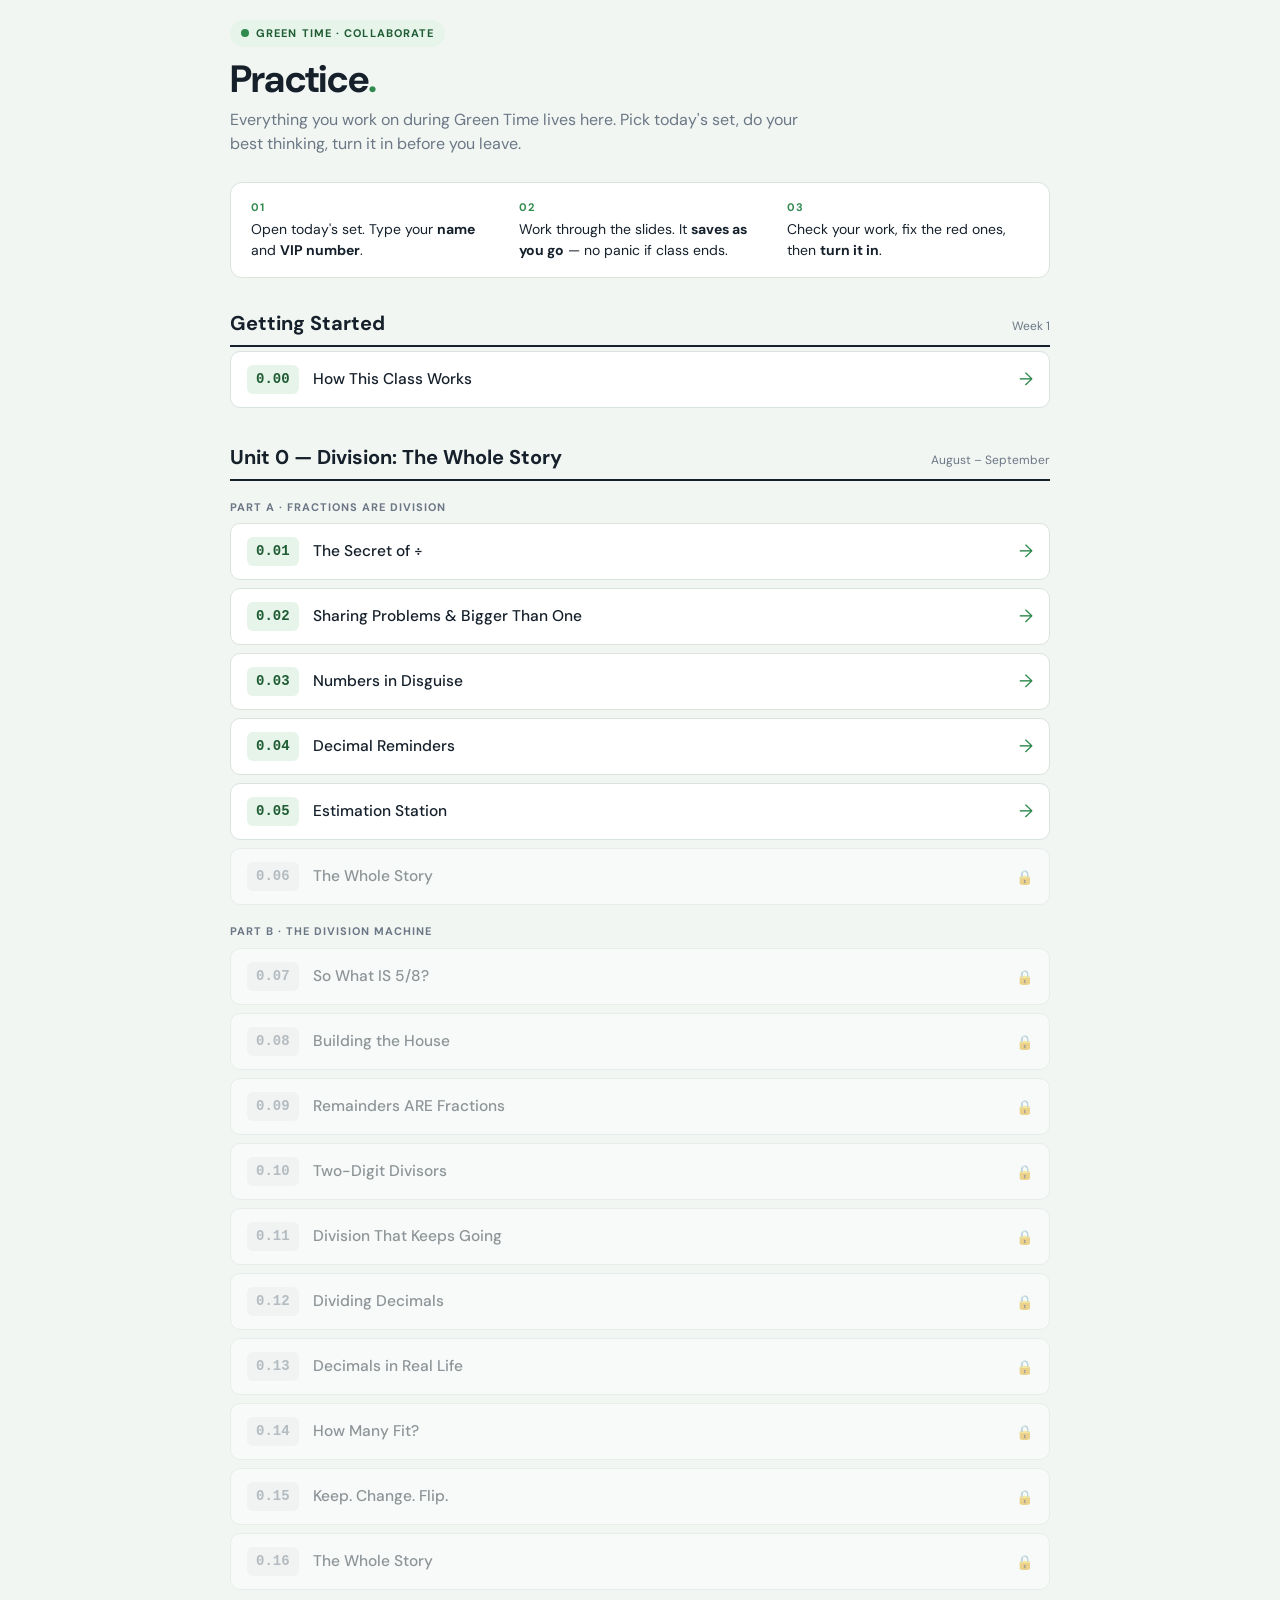
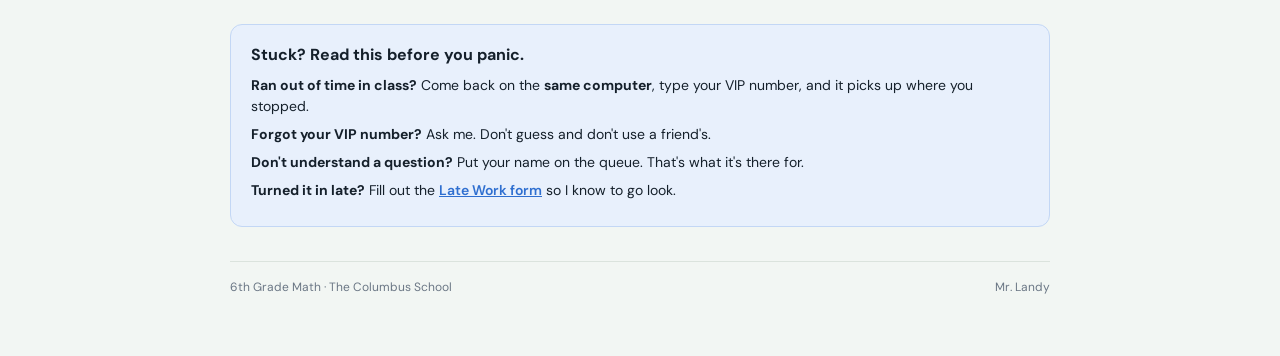
==== commit bad67bbc: "Lock lesson 0.06 in index" ====
--- a/index.html
+++ b/index.html
@@ -90,7 +90,7 @@
     <a class="set" href="0-03.html"><span class="code">0.03</span><span class="title">Numbers in Disguise</span><span class="arrow">→</span></a>
     <a class="set" href="0-04.html"><span class="code">0.04</span><span class="title">Decimal Reminders</span><span class="arrow">→</span></a>
     <a class="set" href="0-05.html"><span class="code">0.05</span><span class="title">Estimation Station</span><span class="arrow">→</span></a>
-    <a class="set" href="0-06.html"><span class="code">0.06</span><span class="title">The Whole Story</span><span class="arrow">→</span></a>
+    <a class="set locked"><span class="code">0.06</span><span class="title">The Whole Story</span><span class="arrow"></span></a>
 
     <div class="partlabel">Part B · The Division Machine</div>
     <a class="set locked"><span class="code">0.07</span><span class="title">So What IS 5/8?</span><span class="arrow"></span></a>
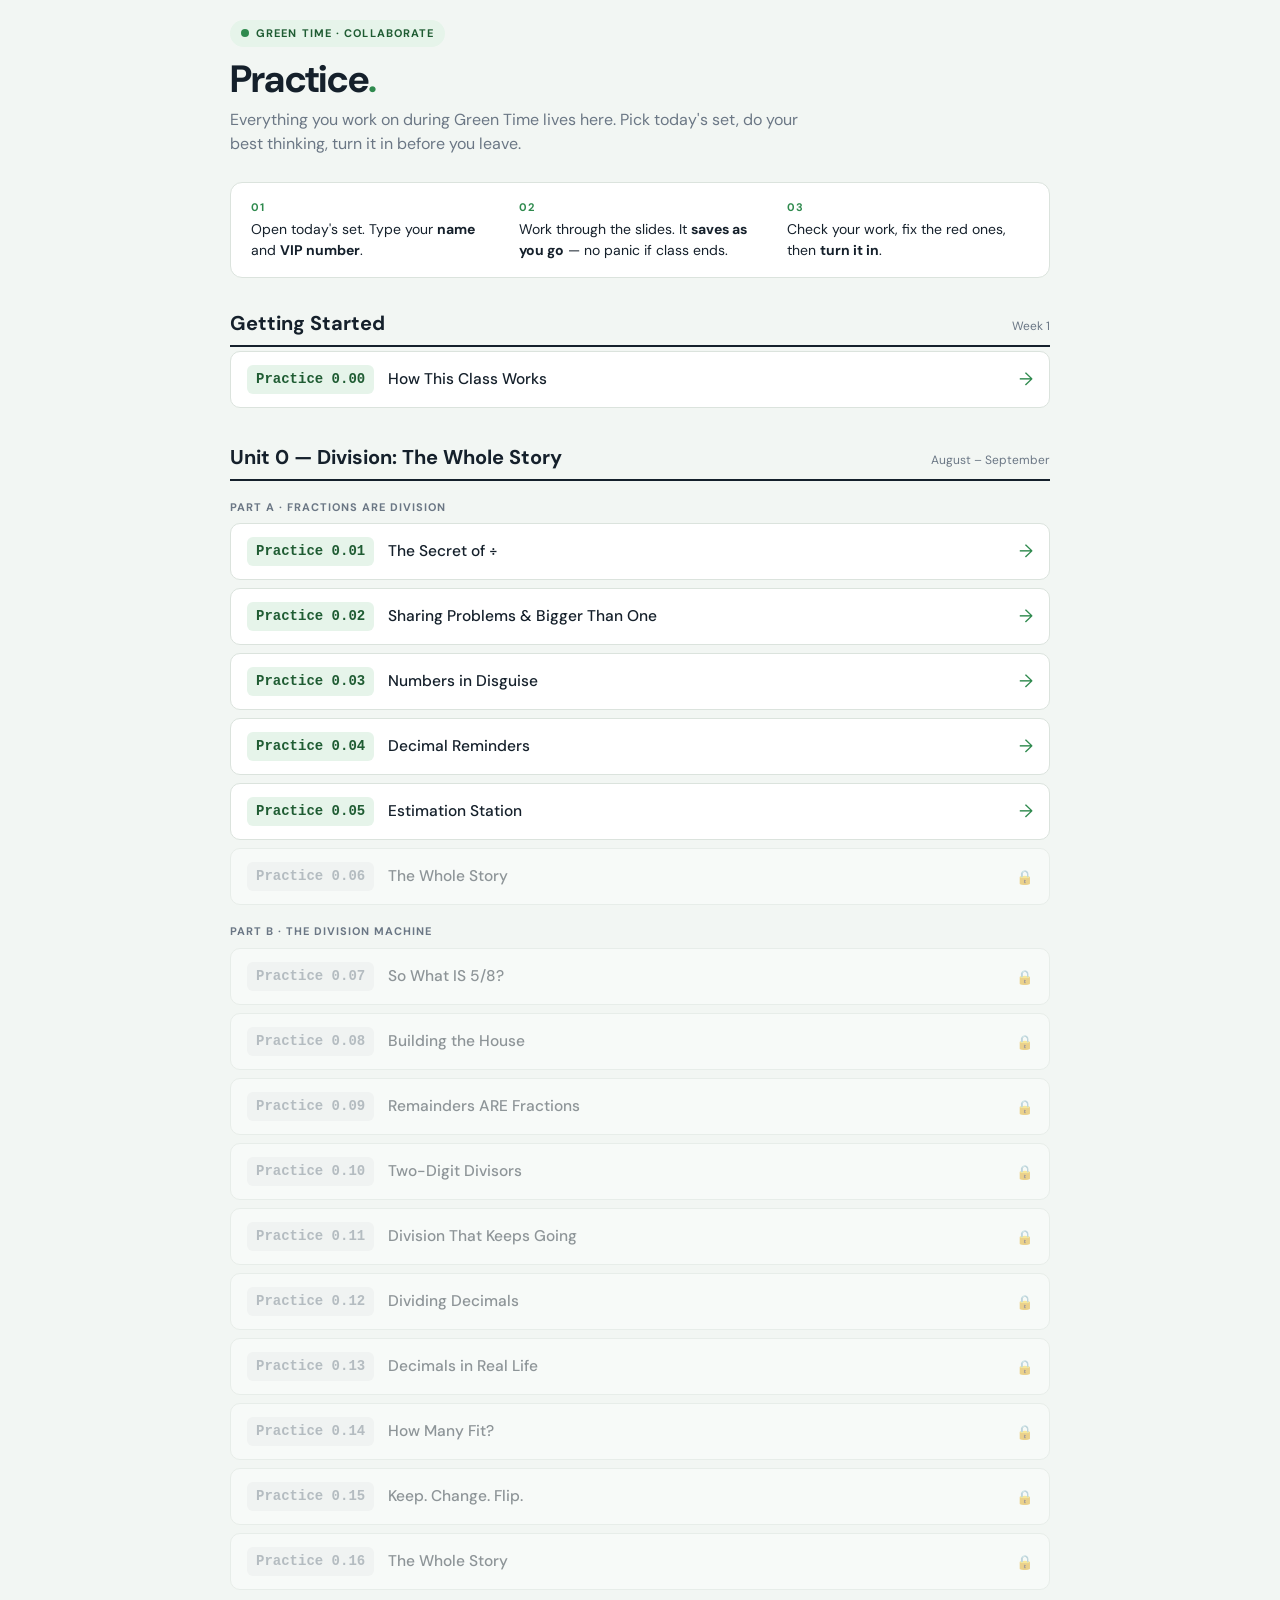
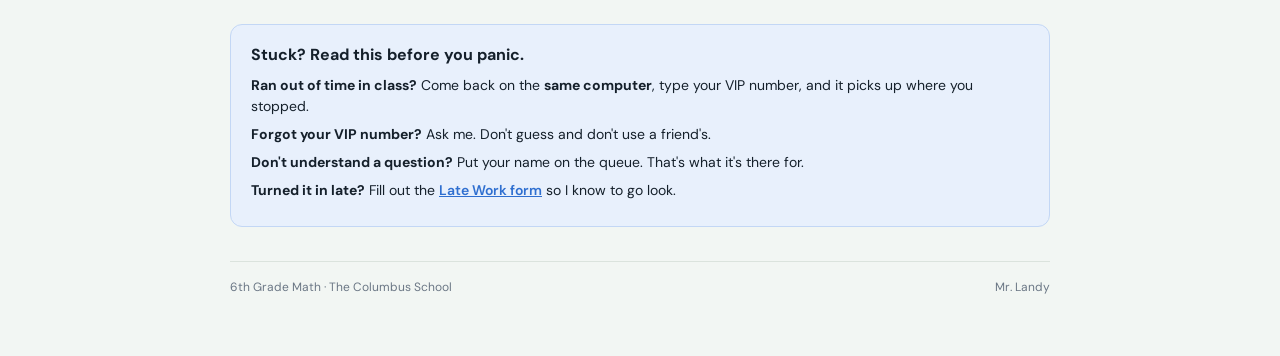
==== commit fc2b6f32: "Add 'Practice' label to lesson badges" ====
--- a/index.html
+++ b/index.html
@@ -36,7 +36,7 @@
 
   .set{display:flex;align-items:center;gap:14px;background:var(--paper);border:1px solid var(--line);border-radius:10px;padding:13px 16px;margin-bottom:8px;text-decoration:none;color:inherit;transition:.14s}
   .set:hover{border-color:var(--green);transform:translateX(3px)}
-  .set .code{font-family:ui-monospace,Menlo,Consolas,monospace;font-size:14px;font-weight:600;color:var(--green-deep);background:var(--green-soft);padding:4px 9px;border-radius:6px;flex-shrink:0}
+  .set .code{font-family:ui-monospace,Menlo,Consolas,monospace;font-size:14px;font-weight:600;color:var(--green-deep);background:var(--green-soft);padding:4px 9px;border-radius:6px;flex-shrink:0;white-space:nowrap}
   .set .title{flex:1;font-size:15.5px;font-weight:500}
   .set .arrow{color:var(--green);font-size:18px;flex-shrink:0}
   .set.locked{opacity:.45;pointer-events:none}
@@ -74,7 +74,7 @@
       <h2>Getting Started</h2>
       <span class="meta">Week 1</span>
     </div>
-    <a class="set" href="0-00.html"><span class="code">0.00</span><span class="title">How This Class Works</span><span class="arrow">→</span></a>
+    <a class="set" href="0-00.html"><span class="code">Practice 0.00</span><span class="title">How This Class Works</span><span class="arrow">→</span></a>
   </section>
 
   <!-- =================== UNIT 0 =================== -->
@@ -85,24 +85,24 @@
     </div>
 
     <div class="partlabel">Part A · Fractions ARE Division</div>
-    <a class="set" href="0-01.html"><span class="code">0.01</span><span class="title">The Secret of ÷</span><span class="arrow">→</span></a>
-    <a class="set" href="0-02.html"><span class="code">0.02</span><span class="title">Sharing Problems &amp; Bigger Than One</span><span class="arrow">→</span></a>
-    <a class="set" href="0-03.html"><span class="code">0.03</span><span class="title">Numbers in Disguise</span><span class="arrow">→</span></a>
-    <a class="set" href="0-04.html"><span class="code">0.04</span><span class="title">Decimal Reminders</span><span class="arrow">→</span></a>
-    <a class="set" href="0-05.html"><span class="code">0.05</span><span class="title">Estimation Station</span><span class="arrow">→</span></a>
-    <a class="set locked"><span class="code">0.06</span><span class="title">The Whole Story</span><span class="arrow"></span></a>
+    <a class="set" href="0-01.html"><span class="code">Practice 0.01</span><span class="title">The Secret of ÷</span><span class="arrow">→</span></a>
+    <a class="set" href="0-02.html"><span class="code">Practice 0.02</span><span class="title">Sharing Problems &amp; Bigger Than One</span><span class="arrow">→</span></a>
+    <a class="set" href="0-03.html"><span class="code">Practice 0.03</span><span class="title">Numbers in Disguise</span><span class="arrow">→</span></a>
+    <a class="set" href="0-04.html"><span class="code">Practice 0.04</span><span class="title">Decimal Reminders</span><span class="arrow">→</span></a>
+    <a class="set" href="0-05.html"><span class="code">Practice 0.05</span><span class="title">Estimation Station</span><span class="arrow">→</span></a>
+    <a class="set locked"><span class="code">Practice 0.06</span><span class="title">The Whole Story</span><span class="arrow"></span></a>
 
     <div class="partlabel">Part B · The Division Machine</div>
-    <a class="set locked"><span class="code">0.07</span><span class="title">So What IS 5/8?</span><span class="arrow"></span></a>
-    <a class="set locked"><span class="code">0.08</span><span class="title">Building the House</span><span class="arrow"></span></a>
-    <a class="set locked"><span class="code">0.09</span><span class="title">Remainders ARE Fractions</span><span class="arrow"></span></a>
-    <a class="set locked"><span class="code">0.10</span><span class="title">Two-Digit Divisors</span><span class="arrow"></span></a>
-    <a class="set locked"><span class="code">0.11</span><span class="title">Division That Keeps Going</span><span class="arrow"></span></a>
-    <a class="set locked"><span class="code">0.12</span><span class="title">Dividing Decimals</span><span class="arrow"></span></a>
-    <a class="set locked"><span class="code">0.13</span><span class="title">Decimals in Real Life</span><span class="arrow"></span></a>
-    <a class="set locked"><span class="code">0.14</span><span class="title">How Many Fit?</span><span class="arrow"></span></a>
-    <a class="set locked"><span class="code">0.15</span><span class="title">Keep. Change. Flip.</span><span class="arrow"></span></a>
-    <a class="set locked"><span class="code">0.16</span><span class="title">The Whole Story</span><span class="arrow"></span></a>
+    <a class="set locked"><span class="code">Practice 0.07</span><span class="title">So What IS 5/8?</span><span class="arrow"></span></a>
+    <a class="set locked"><span class="code">Practice 0.08</span><span class="title">Building the House</span><span class="arrow"></span></a>
+    <a class="set locked"><span class="code">Practice 0.09</span><span class="title">Remainders ARE Fractions</span><span class="arrow"></span></a>
+    <a class="set locked"><span class="code">Practice 0.10</span><span class="title">Two-Digit Divisors</span><span class="arrow"></span></a>
+    <a class="set locked"><span class="code">Practice 0.11</span><span class="title">Division That Keeps Going</span><span class="arrow"></span></a>
+    <a class="set locked"><span class="code">Practice 0.12</span><span class="title">Dividing Decimals</span><span class="arrow"></span></a>
+    <a class="set locked"><span class="code">Practice 0.13</span><span class="title">Decimals in Real Life</span><span class="arrow"></span></a>
+    <a class="set locked"><span class="code">Practice 0.14</span><span class="title">How Many Fit?</span><span class="arrow"></span></a>
+    <a class="set locked"><span class="code">Practice 0.15</span><span class="title">Keep. Change. Flip.</span><span class="arrow"></span></a>
+    <a class="set locked"><span class="code">Practice 0.16</span><span class="title">The Whole Story</span><span class="arrow"></span></a>
   </section>
 
   <div class="help">
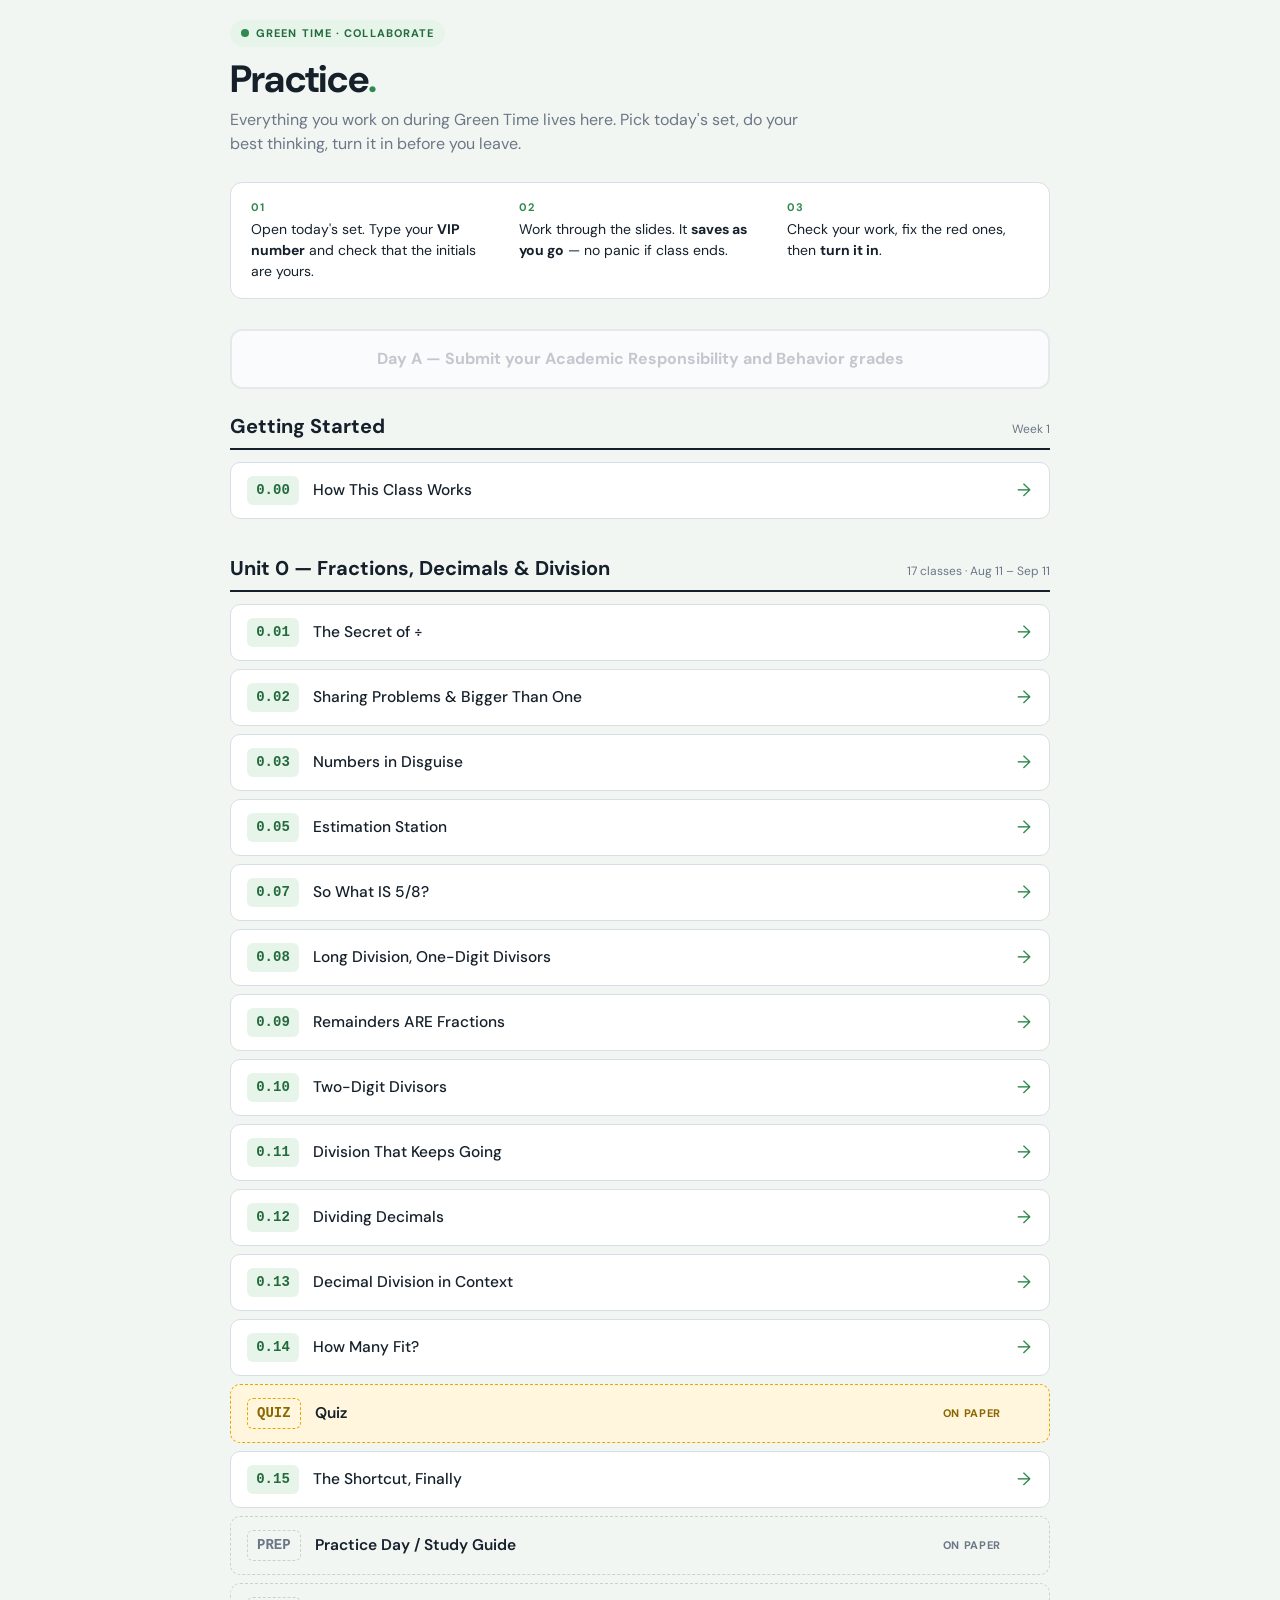
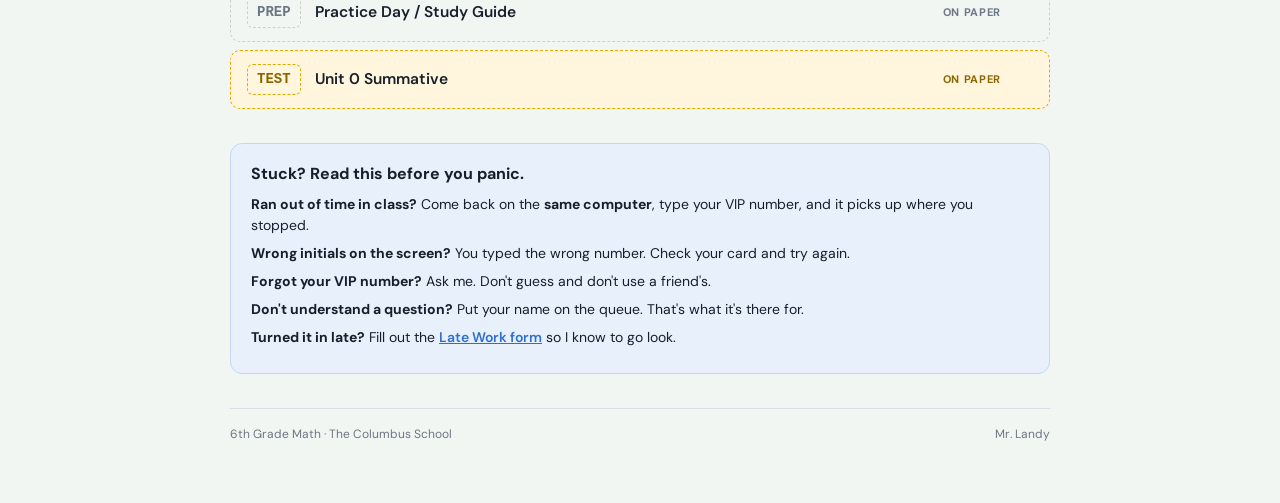
==== commit 41c8c954: "Add the VIP grade page, and a hub button that lights up on cycle-end days vip.html is where students" ====
--- a/index.html
+++ b/index.html
@@ -4,55 +4,18 @@
 <meta charset="UTF-8">
 <meta name="viewport" content="width=device-width, initial-scale=1">
 <title>Green Time — Mr. Landy's Math</title>
-<style>
-  @import url('https://fonts.googleapis.com/css2?family=DM+Sans:wght@400;500;600;700&display=swap');
-  :root{
-    --ink:#15202b; --muted:#6b7785; --line:#dbe3dd; --paper:#fff; --wash:#f2f6f3;
-    --green:#2f8a4e; --green-soft:#e6f4ea; --green-deep:#1f5c33;
-    --blue:#2f6fd0; --blue-soft:#e8f0fc; --red:#c53d3d; --gold:#e6a700;
-  }
-  *{box-sizing:border-box;margin:0;padding:0}
-  body{font-family:'DM Sans',system-ui,sans-serif;background:var(--wash);color:var(--ink);line-height:1.5;padding:20px 16px 60px}
-  .shell{max-width:820px;margin:0 auto}
-
-  header{margin-bottom:26px}
-  .eyebrow{display:inline-flex;align-items:center;gap:7px;font-size:11px;font-weight:700;letter-spacing:.1em;text-transform:uppercase;color:var(--green-deep);background:var(--green-soft);padding:5px 11px;border-radius:20px;margin-bottom:12px}
-  .dot{width:8px;height:8px;border-radius:50%;background:var(--green)}
-  h1{font-size:38px;font-weight:700;line-height:1.1;letter-spacing:-.02em}
-  h1 .light{color:var(--green)}
-  .lede{font-size:16px;color:var(--muted);margin-top:8px;max-width:52ch}
-
-  .howto{background:var(--paper);border:1px solid var(--line);border-radius:12px;padding:16px 20px;margin:22px 0 30px;display:flex;gap:26px;flex-wrap:wrap}
-  .howto .step{flex:1;min-width:180px}
-  .howto .n{font-size:11px;font-weight:700;color:var(--green);letter-spacing:.08em;margin-bottom:3px}
-  .howto .t{font-size:14px}
-  .howto .t b{font-weight:700}
-
-  .unit{margin-bottom:34px}
-  .unithead{display:flex;align-items:baseline;gap:10px;border-bottom:2px solid var(--ink);padding-bottom:7px;margin-bottom:4px}
-  .unithead h2{font-size:20px;font-weight:700}
-  .unithead .meta{font-size:12px;color:var(--muted);margin-left:auto}
-  .partlabel{font-size:11px;font-weight:700;letter-spacing:.09em;text-transform:uppercase;color:var(--muted);margin:18px 0 8px}
-
-  .set{display:flex;align-items:center;gap:14px;background:var(--paper);border:1px solid var(--line);border-radius:10px;padding:13px 16px;margin-bottom:8px;text-decoration:none;color:inherit;transition:.14s}
-  .set:hover{border-color:var(--green);transform:translateX(3px)}
-  .set .code{font-family:ui-monospace,Menlo,Consolas,monospace;font-size:14px;font-weight:600;color:var(--green-deep);background:var(--green-soft);padding:4px 9px;border-radius:6px;flex-shrink:0;white-space:nowrap}
-  .set .title{flex:1;font-size:15.5px;font-weight:500}
-  .set .arrow{color:var(--green);font-size:18px;flex-shrink:0}
-  .set.locked{opacity:.45;pointer-events:none}
-  .set.locked .code{background:#eef0f1;color:var(--muted)}
-  .set.locked .arrow{color:var(--muted)}
-  .set.locked .arrow::before{content:"🔒";font-size:14px}
-
-  .help{background:var(--blue-soft);border:1px solid #c3d7f5;border-radius:12px;padding:18px 20px;margin-top:34px}
-  .help h3{font-size:16px;font-weight:700;margin-bottom:8px}
-  .help p{font-size:14px;margin-bottom:7px}
-  .help a{color:var(--blue);font-weight:600}
-
-  footer{margin-top:34px;padding-top:16px;border-top:1px solid var(--line);font-size:12px;color:var(--muted);display:flex;justify-content:space-between;flex-wrap:wrap;gap:8px}
-
-  @media (max-width:520px){ h1{font-size:30px} .howto{gap:16px} }
-</style>
+<link rel="stylesheet" href="tokens.css">
+<link rel="stylesheet" href="styles.css">
+<script>
+  /* ---- the only thing that differs between the two pages ---- */
+  const SITE = {
+    teacher: "landecker",
+    teacherName: "Mr. Landy",
+    offset: 0,           // school days behind Mr. Landy's schedule
+    vipDays: ["2026-08-13","2026-08-21","2026-08-28","2026-09-04",
+              "2026-09-11","2026-09-21","2026-09-28","2026-10-13"]
+  };
+</script>
 </head>
 <body>
 <div class="shell">
@@ -64,50 +27,27 @@
   </header>
 
   <div class="howto">
-    <div class="step"><div class="n">01</div><div class="t">Open today's set. Type your <b>name</b> and <b>VIP number</b>.</div></div>
+    <div class="step"><div class="n">01</div><div class="t">Open today's set. Type your <b>VIP number</b> and check that the initials are yours.</div></div>
     <div class="step"><div class="n">02</div><div class="t">Work through the slides. It <b>saves as you go</b> — no panic if class ends.</div></div>
     <div class="step"><div class="n">03</div><div class="t">Check your work, fix the red ones, then <b>turn it in</b>.</div></div>
   </div>
+
+  <a class="vipbtn" id="vipbtn" href="vip.html">Day A — Submit your Academic Responsibility and Behavior grades</a>
 
   <section class="unit">
     <div class="unithead">
       <h2>Getting Started</h2>
       <span class="meta">Week 1</span>
     </div>
-    <a class="set" href="0-00.html"><span class="code">Practice 0.00</span><span class="title">How This Class Works</span><span class="arrow">→</span></a>
+    <a class="row" href="0-00.html"><span class="code">0.00</span><span class="title">How This Class Works</span><span class="arrow">→</span></a>
   </section>
 
-  <!-- =================== UNIT 0 =================== -->
-  <section class="unit">
-    <div class="unithead">
-      <h2>Unit 0 — Division: The Whole Story</h2>
-      <span class="meta">August – September</span>
-    </div>
-
-    <div class="partlabel">Part A · Fractions ARE Division</div>
-    <a class="set" href="0-01.html"><span class="code">Practice 0.01</span><span class="title">The Secret of ÷</span><span class="arrow">→</span></a>
-    <a class="set" href="0-02.html"><span class="code">Practice 0.02</span><span class="title">Sharing Problems &amp; Bigger Than One</span><span class="arrow">→</span></a>
-    <a class="set" href="0-03.html"><span class="code">Practice 0.03</span><span class="title">Numbers in Disguise</span><span class="arrow">→</span></a>
-    <a class="set" href="0-04.html"><span class="code">Practice 0.04</span><span class="title">Decimal Reminders</span><span class="arrow">→</span></a>
-    <a class="set" href="0-05.html"><span class="code">Practice 0.05</span><span class="title">Estimation Station</span><span class="arrow">→</span></a>
-    <a class="set locked"><span class="code">Practice 0.06</span><span class="title">The Whole Story</span><span class="arrow"></span></a>
-
-    <div class="partlabel">Part B · The Division Machine</div>
-    <a class="set locked"><span class="code">Practice 0.07</span><span class="title">So What IS 5/8?</span><span class="arrow"></span></a>
-    <a class="set locked"><span class="code">Practice 0.08</span><span class="title">Building the House</span><span class="arrow"></span></a>
-    <a class="set locked"><span class="code">Practice 0.09</span><span class="title">Remainders ARE Fractions</span><span class="arrow"></span></a>
-    <a class="set locked"><span class="code">Practice 0.10</span><span class="title">Two-Digit Divisors</span><span class="arrow"></span></a>
-    <a class="set locked"><span class="code">Practice 0.11</span><span class="title">Division That Keeps Going</span><span class="arrow"></span></a>
-    <a class="set locked"><span class="code">Practice 0.12</span><span class="title">Dividing Decimals</span><span class="arrow"></span></a>
-    <a class="set locked"><span class="code">Practice 0.13</span><span class="title">Decimals in Real Life</span><span class="arrow"></span></a>
-    <a class="set locked"><span class="code">Practice 0.14</span><span class="title">How Many Fit?</span><span class="arrow"></span></a>
-    <a class="set locked"><span class="code">Practice 0.15</span><span class="title">Keep. Change. Flip.</span><span class="arrow"></span></a>
-    <a class="set locked"><span class="code">Practice 0.16</span><span class="title">The Whole Story</span><span class="arrow"></span></a>
-  </section>
+  <section class="unit" id="unit0"></section>
 
   <div class="help">
     <h3>Stuck? Read this before you panic.</h3>
     <p><b>Ran out of time in class?</b> Come back on the <b>same computer</b>, type your VIP number, and it picks up where you stopped.</p>
+    <p><b>Wrong initials on the screen?</b> You typed the wrong number. Check your card and try again.</p>
     <p><b>Forgot your VIP number?</b> Ask me. Don't guess and don't use a friend's.</p>
     <p><b>Don't understand a question?</b> Put your name on the queue. That's what it's there for.</p>
     <p><b>Turned it in late?</b> Fill out the <a href="https://bit.ly/44Sxkkb">Late Work form</a> so I know to go look.</p>
@@ -115,9 +55,10 @@
 
   <footer>
     <span>6th Grade Math · The Columbus School</span>
-    <span>Mr. Landy</span>
+    <span data-teacher>Mr. Landy</span>
   </footer>
 
 </div>
+<script src="plan.js"></script>
 </body>
 </html>
--- a/tokens.css
+++ b/tokens.css
@@ -0,0 +1,27 @@
+/* tokens.css — the shared colour variables and the box-model reset.
+   Every page links this first: the two index pages, and every practice set.
+
+   This is the ONLY place these values live. Change a colour here and it
+   changes on the hub and inside every set at the same time.
+
+   Where the hub and the sets disagreed, the SET's value won — that's the
+   screen students actually sit in front of. */
+
+:root{
+  --ink:#15202b; --muted:#6b7785; --line:#d8dee6; --paper:#fff; --wash:#f2f6f3;
+  --green:#2f8a4e; --green-soft:#e6f4ea; --green-deep:#236b3c;
+  --blue:#2f6fd0; --blue-soft:#e8f0fc;
+  --red:#c53d3d; --red-soft:#fdeceb;
+  --gold:#e6a700; --gold-soft:#fff6dd;
+  --violet:#6b4fbb; --violet-soft:#efeafc;
+}
+
+*{box-sizing:border-box;margin:0;padding:0}
+
+/* Stacked fractions. Display only — students still type and submit "2/5".
+   Built from plain spans so there is no library to load on school wifi. */
+.fr{display:inline-flex;flex-direction:column;align-items:center;
+    vertical-align:-0.42em;margin:0 .14em;line-height:1.08}
+.fr .nu{padding:0 .28em}
+.fr .de{padding:0 .28em;border-top:1.6px solid currentColor}
+.fr-wrap{display:inline-flex;align-items:center;gap:.16em}
--- a/styles.css
+++ b/styles.css
@@ -0,0 +1,76 @@
+/* Colours and the reset live in tokens.css — shared with every practice set. */
+@import url('tokens.css');
+@import url('https://fonts.googleapis.com/css2?family=DM+Sans:wght@400;500;600;700&display=swap');
+
+body{font-family:'DM Sans',system-ui,sans-serif;background:var(--wash);color:var(--ink);line-height:1.5;padding:20px 16px 60px}
+.shell{max-width:820px;margin:0 auto}
+
+header{margin-bottom:26px}
+.eyebrow{display:inline-flex;align-items:center;gap:7px;font-size:11px;font-weight:700;letter-spacing:.1em;text-transform:uppercase;color:var(--green-deep);background:var(--green-soft);padding:5px 11px;border-radius:20px;margin-bottom:12px}
+.dot{width:8px;height:8px;border-radius:50%;background:var(--green)}
+h1{font-size:38px;font-weight:700;line-height:1.1;letter-spacing:-.02em}
+h1 .light{color:var(--green)}
+.lede{font-size:16px;color:var(--muted);margin-top:8px;max-width:52ch}
+
+.howto{background:var(--paper);border:1px solid var(--line);border-radius:12px;padding:16px 20px;margin:22px 0 30px;display:flex;gap:26px;flex-wrap:wrap}
+.howto .step{flex:1;min-width:180px}
+.howto .n{font-size:11px;font-weight:700;color:var(--green);letter-spacing:.08em;margin-bottom:3px}
+.howto .t{font-size:14px}
+.howto .t b{font-weight:700}
+
+.unit{margin-bottom:34px}
+.unithead{display:flex;align-items:baseline;gap:10px;border-bottom:2px solid var(--ink);padding-bottom:7px;margin-bottom:12px}
+.unithead h2{font-size:20px;font-weight:700}
+.unithead .meta{font-size:12px;color:var(--muted);margin-left:auto}
+
+/* ---- rows ---- */
+.row{display:flex;align-items:center;gap:14px;background:var(--paper);border:1px solid var(--line);border-radius:10px;padding:13px 16px;margin-bottom:8px;text-decoration:none;color:inherit;transition:.14s}
+.row .code{font-family:ui-monospace,Menlo,Consolas,monospace;font-size:14px;font-weight:600;color:var(--green-deep);background:var(--green-soft);padding:4px 9px;border-radius:6px;flex-shrink:0;min-width:52px;text-align:center}
+.row .title{flex:1;font-size:15.5px;font-weight:500}
+.row .tag{font-size:11px;font-weight:700;letter-spacing:.06em;text-transform:uppercase;color:var(--muted);flex-shrink:0}
+.row .arrow{color:var(--green);font-size:18px;flex-shrink:0;width:18px;text-align:center}
+
+a.row:hover{border-color:var(--green);transform:translateX(3px)}
+a.row:focus-visible{outline:2px solid var(--green);outline-offset:2px}
+
+.row.today{border-color:var(--green);box-shadow:0 0 0 3px var(--green-soft)}
+.row .now{font-size:11px;font-weight:700;letter-spacing:.06em;text-transform:uppercase;color:var(--paper);background:var(--green);padding:3px 8px;border-radius:20px;flex-shrink:0}
+
+.row.locked{opacity:.5;pointer-events:none}
+.row.locked .code{background:#eef0f1;color:var(--muted)}
+.row.locked .arrow{color:var(--muted);font-size:13px}
+
+/* paper days: quiz, practice, summative — nothing to click, happens in class */
+.row.paper{background:transparent;border-style:dashed;border-color:#c9d3ca}
+.row.paper .code{background:transparent;border:1px dashed #c9d3ca;color:var(--muted)}
+.row.paper .title{font-weight:600}
+.row.paper.big{border-color:var(--gold);background:var(--gold-soft)}
+.row.paper.big .code{border-color:var(--gold);color:#8a6500}
+.row.paper.big .tag{color:#8a6500}
+
+/* Cycle-end button. Always there, always clickable — it just stays out of the
+   way until the day it matters, when plan.js adds .on. */
+.vipbtn{display:block;text-align:center;padding:16px 18px;border-radius:12px;
+  margin:0 0 22px;font-weight:700;font-size:16px;text-decoration:none;
+  border:2px solid #e6e9ec;color:#c2c8ce;background:#fafbfc}
+.vipbtn.on{border-color:#004990;background:#004990;color:#fff;font-size:18px;
+  box-shadow:0 2px 10px rgba(0,73,144,.28)}
+
+.help{background:var(--blue-soft);border:1px solid #c3d7f5;border-radius:12px;padding:18px 20px;margin-top:34px}
+.help h3{font-size:16px;font-weight:700;margin-bottom:8px}
+.help p{font-size:14px;margin-bottom:7px}
+.help a{color:var(--blue);font-weight:600}
+
+footer{margin-top:34px;padding-top:16px;border-top:1px solid var(--line);font-size:12px;color:var(--muted);display:flex;justify-content:space-between;flex-wrap:wrap;gap:8px}
+
+@media (max-width:520px){
+  h1{font-size:30px}
+  .howto{gap:16px}
+  .row{gap:10px;padding:11px 13px}
+  .row .title{font-size:14.5px}
+  .row .tag{display:none}
+}
+@media (prefers-reduced-motion:reduce){
+  *{transition:none !important}
+  a.row:hover{transform:none}
+}
